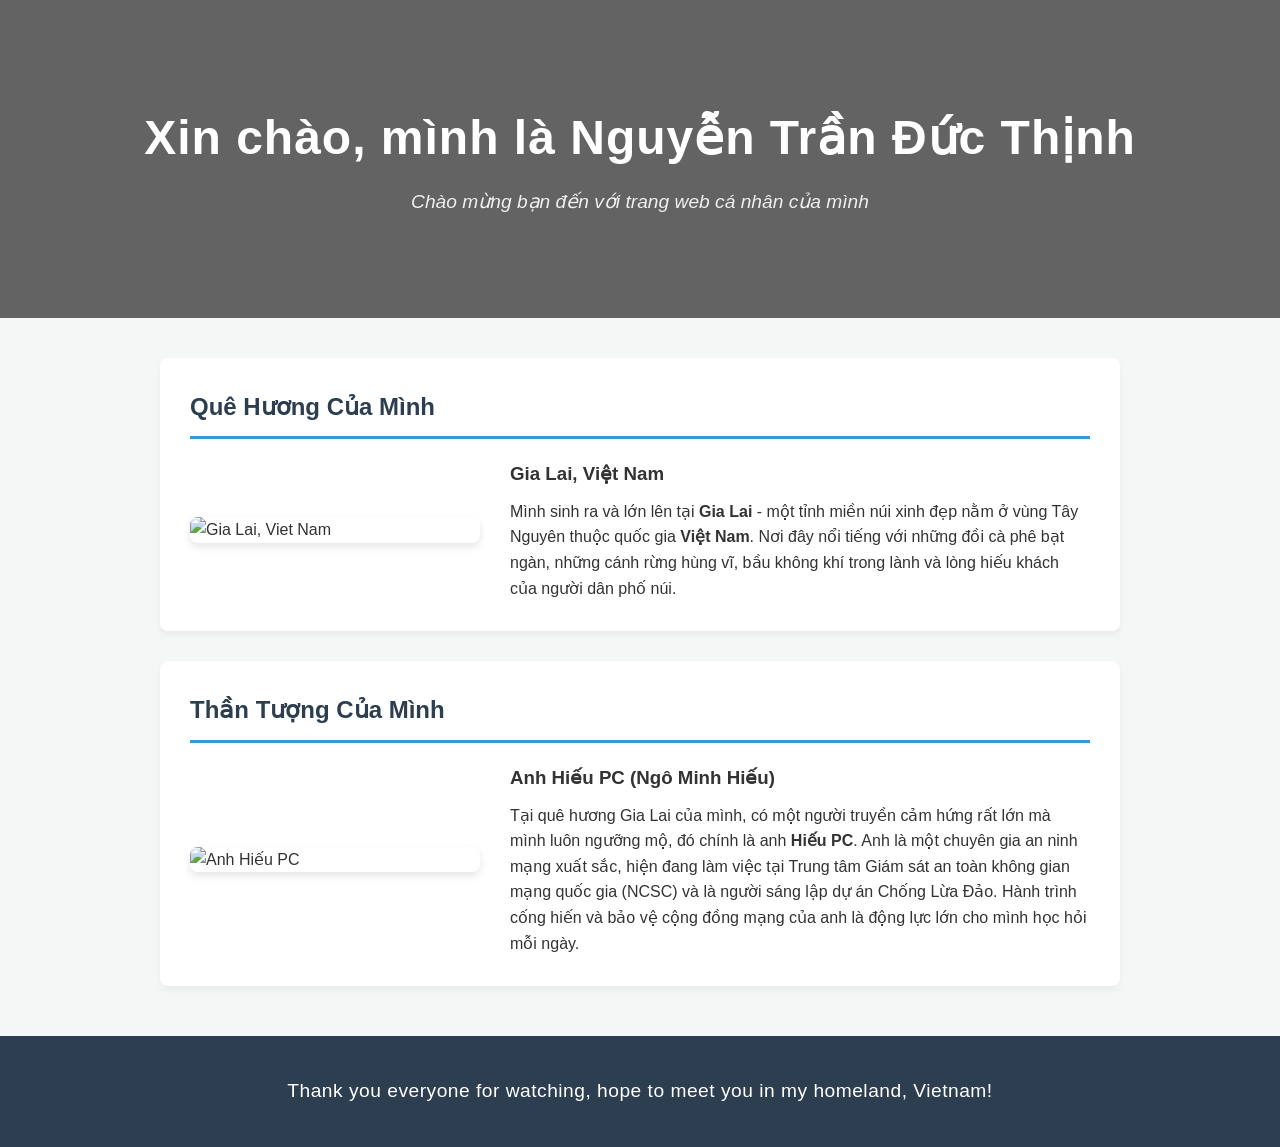
==== BaiTapJS/index.html @ af6e71cd "Update index.html" ====
<!DOCTYPE html>
<html lang="vi">
<head>
    <meta charset="UTF-8">
    <meta name="viewport" content="width=device-width, initial-scale=1.0">
    <title>Giới thiệu - Nguyễn Trần Đức Thịnh</title>
    <style>
        /* CSS Reset & Cơ bản */
        * {
            margin: 0;
            padding: 0;
            box-sizing: border-box;
            font-family: 'Segoe UI', Tahoma, Geneva, Verdana, sans-serif;
        }

        body {
            background-color: #f4f7f6;
            color: #333;
            line-height: 1.6;
        }

        /* Header / Hero Section */
        header {
            background: linear-gradient(rgba(0, 0, 0, 0.6), rgba(0, 0, 0, 0.6)), url('images/gia-lai.jpg') no-repeat center center/cover;
            color: white;
            text-align: center;
            padding: 100px 20px;
        }

        header h1 {
            font-size: 3rem;
            margin-bottom: 10px;
            letter-spacing: 1px;
        }

        header p {
            font-size: 1.2rem;
            font-style: italic;
            opacity: 0.9;
        }

        /* Container chung */
        .container {
            max-width: 1000px;
            margin: 40px auto;
            padding: 0 20px;
        }

        /* Các Section */
        section {
            background: white;
            padding: 30px;
            margin-bottom: 30px;
            border-radius: 8px;
            box-shadow: 0 4px 6px rgba(0,0,0,0.05);
        }

        h2 {
            color: #2c3e50;
            border-bottom: 3px solid #3498db;
            padding-bottom: 10px;
            margin-bottom: 20px;
        }

        /* Bố cục Grid cho Ảnh và Nội dung */
        .grid-layout {
            display: grid;
            grid-template-columns: 1fr 2fr;
            gap: 30px;
            align-items: center;
        }

        @media (max-width: 768px) {
            .grid-layout {
                grid-template-columns: 1fr;
            }
        }

        .image-box {
            width: 100%;
            border-radius: 8px;
            overflow: hidden;
            box-shadow: 0 4px 8px rgba(0,0,0,0.1);
        }

        .image-box img {
            width: 100%;
            height: auto;
            display: block;
            transition: transform 0.3s ease;
        }

        .image-box img:hover {
            transform: scale(1.05);
        }

        /* Footer kết thúc bằng tiếng Anh */
        footer {
            background-color: #2c3e50;
            color: white;
            text-align: center;
            padding: 40px 20px;
            margin-top: 50px;
        }

        footer p {
            font-size: 1.2rem;
            font-weight: 500;
            letter-spacing: 0.5px;
        }
    </style>
</head>
<body>

    <header>
        <h1>Xin chào, mình là Nguyễn Trần Đức Thịnh</h1>
        <p>Chào mừng bạn đến với trang web cá nhân của mình</p>
    </header>

    <div class="container">

        <section>
            <h2>Quê Hương Của Mình</h2>
            <div class="grid-layout">
                <div class="image-box">
                    <img src="https://images.unsplash.com/photo-1623164473857-4b537c3da620?q=80&w=600" alt="Gia Lai, Viet Nam">
                </div>
                <div>
                    <h3>Gia Lai, Việt Nam</h3>
                    <p style="margin-top: 10px;">
                        Mình sinh ra và lớn lên tại <strong>Gia Lai</strong> - một tỉnh miền núi xinh đẹp nằm ở vùng Tây Nguyên thuộc quốc gia <strong>Việt Nam</strong>. 
                        Nơi đây nổi tiếng với những đồi cà phê bạt ngàn, những cánh rừng hùng vĩ, bầu không khí trong lành và lòng hiếu khách của người dân phố núi.
                    </p>
                </div>
            </div>
        </section>

        <section>
            <h2>Thần Tượng Của Mình</h2>
            <div class="grid-layout">
                <div class="image-box">
                    <img src="https://chongluadao.vn/assets/images/team/hieu-pc.jpg" alt="Anh Hiếu PC">
                </div>
                <div>
                    <h3>Anh Hiếu PC (Ngô Minh Hiếu)</h3>
                    <p style="margin-top: 10px;">
                        Tại quê hương Gia Lai của mình, có một người truyền cảm hứng rất lớn mà mình luôn ngưỡng mộ, đó chính là anh <strong>Hiếu PC</strong>. 
                        Anh là một chuyên gia an ninh mạng xuất sắc, hiện đang làm việc tại Trung tâm Giám sát an toàn không gian mạng quốc gia (NCSC) và là người sáng lập dự án Chống Lừa Đảo. 
                        Hành trình cống hiến và bảo vệ cộng đồng mạng của anh là động lực lớn cho mình học hỏi mỗi ngày.
                    </p>
                </div>
            </div>
        </section>

    </div>

    <footer>
        <p>Thank you everyone for watching, hope to meet you in my homeland, Vietnam!</p>
    </footer>

</body>
</html>
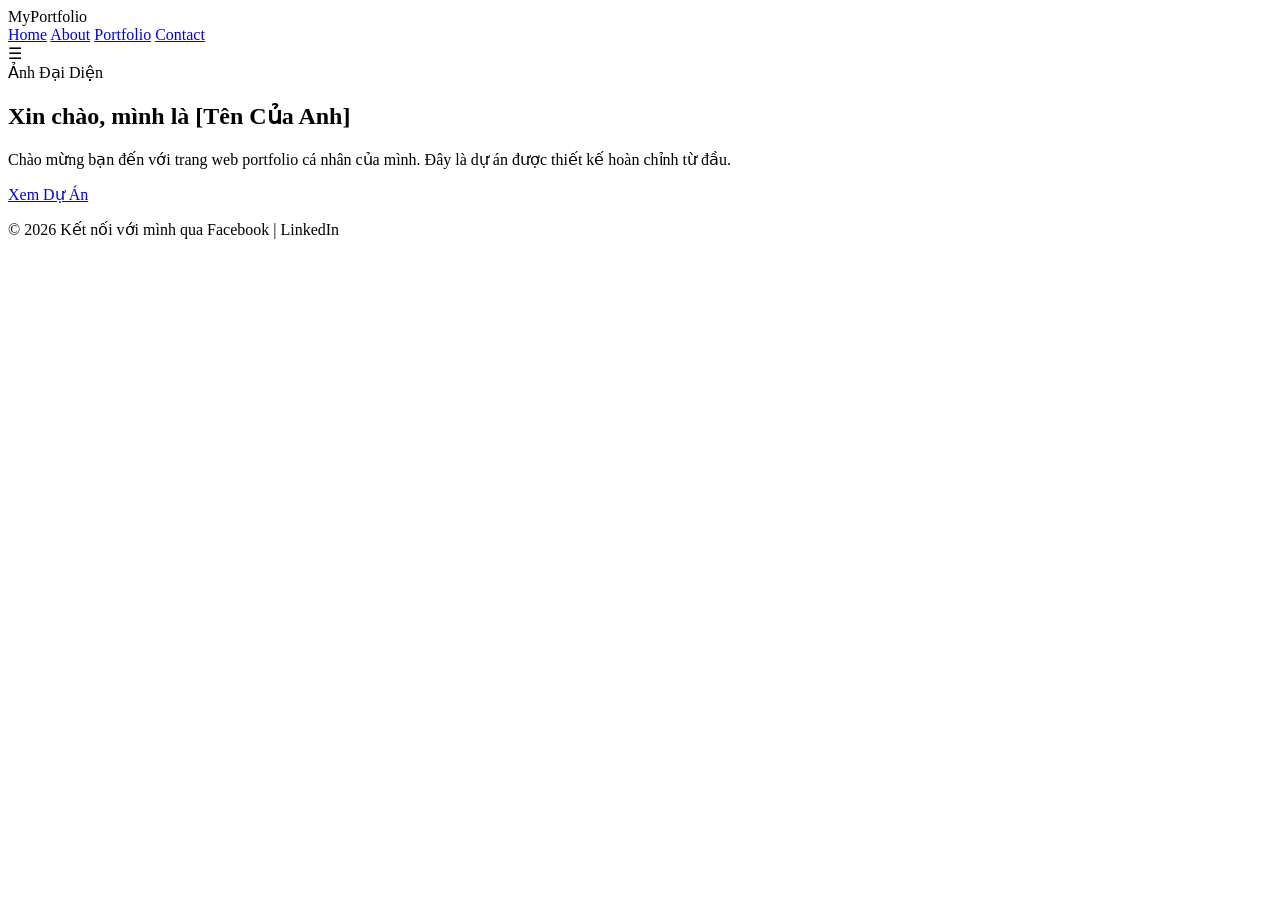
==== commit d73698aa: "Update index.html" ====
--- a/BaiTapJS/index.html
+++ b/BaiTapJS/index.html
@@ -3,159 +3,35 @@
 <head>
     <meta charset="UTF-8">
     <meta name="viewport" content="width=device-width, initial-scale=1.0">
-    <title>Giới thiệu - Nguyễn Trần Đức Thịnh</title>
-    <style>
-        /* CSS Reset & Cơ bản */
-        * {
-            margin: 0;
-            padding: 0;
-            box-sizing: border-box;
-            font-family: 'Segoe UI', Tahoma, Geneva, Verdana, sans-serif;
-        }
-
-        body {
-            background-color: #f4f7f6;
-            color: #333;
-            line-height: 1.6;
-        }
-
-        /* Header / Hero Section */
-        header {
-            background: linear-gradient(rgba(0, 0, 0, 0.6), rgba(0, 0, 0, 0.6)), url('images/gia-lai.jpg') no-repeat center center/cover;
-            color: white;
-            text-align: center;
-            padding: 100px 20px;
-        }
-
-        header h1 {
-            font-size: 3rem;
-            margin-bottom: 10px;
-            letter-spacing: 1px;
-        }
-
-        header p {
-            font-size: 1.2rem;
-            font-style: italic;
-            opacity: 0.9;
-        }
-
-        /* Container chung */
-        .container {
-            max-width: 1000px;
-            margin: 40px auto;
-            padding: 0 20px;
-        }
-
-        /* Các Section */
-        section {
-            background: white;
-            padding: 30px;
-            margin-bottom: 30px;
-            border-radius: 8px;
-            box-shadow: 0 4px 6px rgba(0,0,0,0.05);
-        }
-
-        h2 {
-            color: #2c3e50;
-            border-bottom: 3px solid #3498db;
-            padding-bottom: 10px;
-            margin-bottom: 20px;
-        }
-
-        /* Bố cục Grid cho Ảnh và Nội dung */
-        .grid-layout {
-            display: grid;
-            grid-template-columns: 1fr 2fr;
-            gap: 30px;
-            align-items: center;
-        }
-
-        @media (max-width: 768px) {
-            .grid-layout {
-                grid-template-columns: 1fr;
-            }
-        }
-
-        .image-box {
-            width: 100%;
-            border-radius: 8px;
-            overflow: hidden;
-            box-shadow: 0 4px 8px rgba(0,0,0,0.1);
-        }
-
-        .image-box img {
-            width: 100%;
-            height: auto;
-            display: block;
-            transition: transform 0.3s ease;
-        }
-
-        .image-box img:hover {
-            transform: scale(1.05);
-        }
-
-        /* Footer kết thúc bằng tiếng Anh */
-        footer {
-            background-color: #2c3e50;
-            color: white;
-            text-align: center;
-            padding: 40px 20px;
-            margin-top: 50px;
-        }
-
-        footer p {
-            font-size: 1.2rem;
-            font-weight: 500;
-            letter-spacing: 0.5px;
-        }
-    </style>
+    <title>Portfolio Cá Nhân</title>
+    <link rel="stylesheet" href="style.css">
 </head>
 <body>
 
-    <header>
-        <h1>Xin chào, mình là Nguyễn Trần Đức Thịnh</h1>
-        <p>Chào mừng bạn đến với trang web cá nhân của mình</p>
+    <header class="header">
+        <div class="logo">MyPortfolio</div>
+        <nav class="nav">
+            <a href="#">Home</a>
+            <a href="#">About</a>
+            <a href="#">Portfolio</a>
+            <a href="#">Contact</a>
+        </nav>
+        <div class="menu-toggle">&#9776;</div>
     </header>
 
-    <div class="container">
+    <section class="hero">
+        <div class="hero-image">
+            <div class="image-placeholder">Ảnh Đại Diện</div>
+        </div>
+        <div class="hero-content">
+            <h1>Xin chào, mình là [Tên Của Anh]</h1>
+            <p>Chào mừng bạn đến với trang web portfolio cá nhân của mình. Đây là dự án được thiết kế hoàn chỉnh từ đầu.</p>
+            <a href="#" class="btn">Xem Dự Án</a>
+        </div>
+    </section>
 
-        <section>
-            <h2>Quê Hương Của Mình</h2>
-            <div class="grid-layout">
-                <div class="image-box">
-                    <img src="https://images.unsplash.com/photo-1623164473857-4b537c3da620?q=80&w=600" alt="Gia Lai, Viet Nam">
-                </div>
-                <div>
-                    <h3>Gia Lai, Việt Nam</h3>
-                    <p style="margin-top: 10px;">
-                        Mình sinh ra và lớn lên tại <strong>Gia Lai</strong> - một tỉnh miền núi xinh đẹp nằm ở vùng Tây Nguyên thuộc quốc gia <strong>Việt Nam</strong>. 
-                        Nơi đây nổi tiếng với những đồi cà phê bạt ngàn, những cánh rừng hùng vĩ, bầu không khí trong lành và lòng hiếu khách của người dân phố núi.
-                    </p>
-                </div>
-            </div>
-        </section>
-
-        <section>
-            <h2>Thần Tượng Của Mình</h2>
-            <div class="grid-layout">
-                <div class="image-box">
-                    <img src="https://chongluadao.vn/assets/images/team/hieu-pc.jpg" alt="Anh Hiếu PC">
-                </div>
-                <div>
-                    <h3>Anh Hiếu PC (Ngô Minh Hiếu)</h3>
-                    <p style="margin-top: 10px;">
-                        Tại quê hương Gia Lai của mình, có một người truyền cảm hứng rất lớn mà mình luôn ngưỡng mộ, đó chính là anh <strong>Hiếu PC</strong>. 
-                        Anh là một chuyên gia an ninh mạng xuất sắc, hiện đang làm việc tại Trung tâm Giám sát an toàn không gian mạng quốc gia (NCSC) và là người sáng lập dự án Chống Lừa Đảo. 
-                        Hành trình cống hiến và bảo vệ cộng đồng mạng của anh là động lực lớn cho mình học hỏi mỗi ngày.
-                    </p>
-                </div>
-            </div>
-        </section>
-
-    </div>
-
-    <footer>
-        <p>Thank you everyone for watching, hope to meet you in my homeland, Vietnam!</p>
+    <footer class="footer">
+        <p>&copy; 2026 Kết nối với mình qua Facebook | LinkedIn</p>
     </footer>
 
 </body>
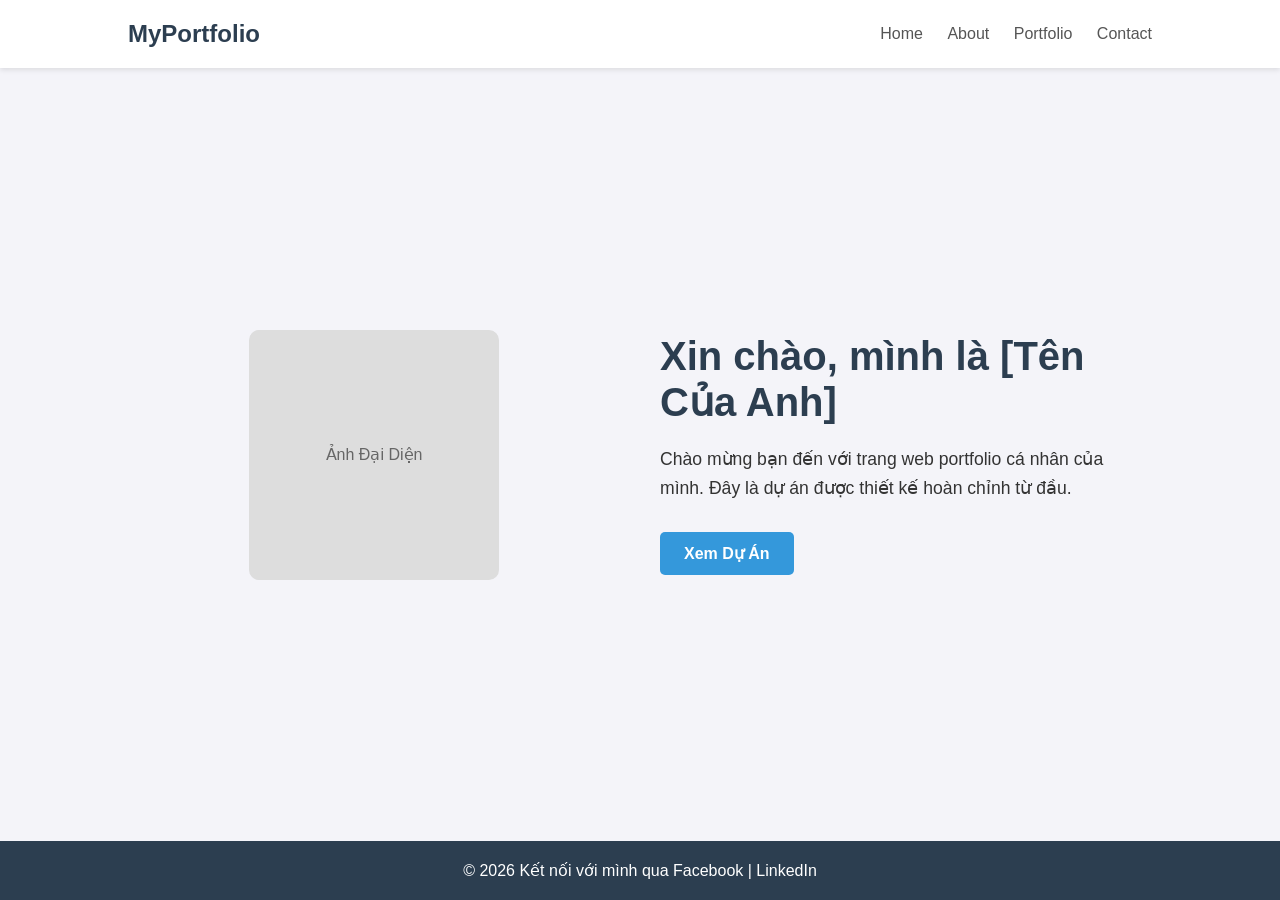
==== commit f2c96d0c: "Update index.html" ====
--- a/BaiTapJS/index.html
+++ b/BaiTapJS/index.html
@@ -4,7 +4,7 @@
     <meta charset="UTF-8">
     <meta name="viewport" content="width=device-width, initial-scale=1.0">
     <title>Portfolio Cá Nhân</title>
-    <link rel="stylesheet" href="style.css">
+    <link rel="stylesheet" href="css/style.css">
 </head>
 <body>
 
--- a/BaiTapJS/css/style.css
+++ b/BaiTapJS/css/style.css
@@ -0,0 +1,134 @@
+/* Reset căn lề cơ bản */
+* {
+    margin: 0;
+    padding: 0;
+    box-sizing: border-box;
+    font-family: Arial, sans-serif;
+}
+
+body {
+    background-color: #f4f4f9;
+    color: #333;
+    display: flex;
+    flex-direction: column;
+    min-height: 100vh;
+}
+
+/* --- GIAO DIỆN MÁY TÍNH (DESKTOP) --- */
+
+/* Header */
+.header {
+    display: flex;
+    justify-content: space-between;
+    align-items: center;
+    padding: 20px 10%;
+    background-color: #ffffff;
+    box-shadow: 0 2px 5px rgba(0,0,0,0.1);
+}
+
+.logo {
+    font-size: 24px;
+    font-weight: bold;
+    color: #2c3e50;
+}
+
+.nav a {
+    margin-left: 20px;
+    text-decoration: none;
+    color: #555;
+    font-weight: 500;
+}
+
+.menu-toggle {
+    display: none; /* Ẩn menu 3 gạch trên máy tính */
+    font-size: 24px;
+    cursor: pointer;
+}
+
+/* Hero Section */
+.hero {
+    display: flex;
+    align-items: center;
+    justify-content: space-between;
+    padding: 60px 10%;
+    flex: 1;
+}
+
+.hero-image {
+    flex: 1;
+    display: flex;
+    justify-content: center;
+}
+
+.image-placeholder {
+    width: 250px;
+    height: 250px;
+    background-color: #ddd;
+    display: flex;
+    align-items: center;
+    justify-content: center;
+    border-radius: 10px;
+    color: #666;
+}
+
+.hero-content {
+    flex: 1;
+    padding-left: 40px;
+}
+
+.hero-content h1 {
+    font-size: 2.5rem;
+    margin-bottom: 20px;
+    color: #2c3e50;
+}
+
+.hero-content p {
+    font-size: 1.1rem;
+    line-height: 1.6;
+    margin-bottom: 30px;
+}
+
+.btn {
+    display: inline-block;
+    padding: 12px 24px;
+    background-color: #3498db;
+    color: white;
+    text-decoration: none;
+    border-radius: 5px;
+    font-weight: bold;
+}
+
+/* Footer */
+.footer {
+    text-align: center;
+    padding: 20px;
+    background-color: #2c3e50;
+    color: white;
+}
+
+
+/* --- GIAO DIỆN DI ĐỘNG (MOBILE RESPONSIVE) --- */
+@media (max-width: 768px) {
+    .nav {
+        display: none; /* Ẩn thanh menu ngang */
+    }
+
+    .menu-toggle {
+        display: block; /* Hiện menu 3 gạch */
+    }
+
+    .hero {
+        flex-direction: column; /* Chuyển thành 1 cột dọc */
+        text-align: center;
+        padding: 40px 5%;
+    }
+
+    .hero-content {
+        padding-left: 0;
+        margin-top: 30px;
+    }
+
+    .hero-content h1 {
+        font-size: 2rem;
+    }
+}
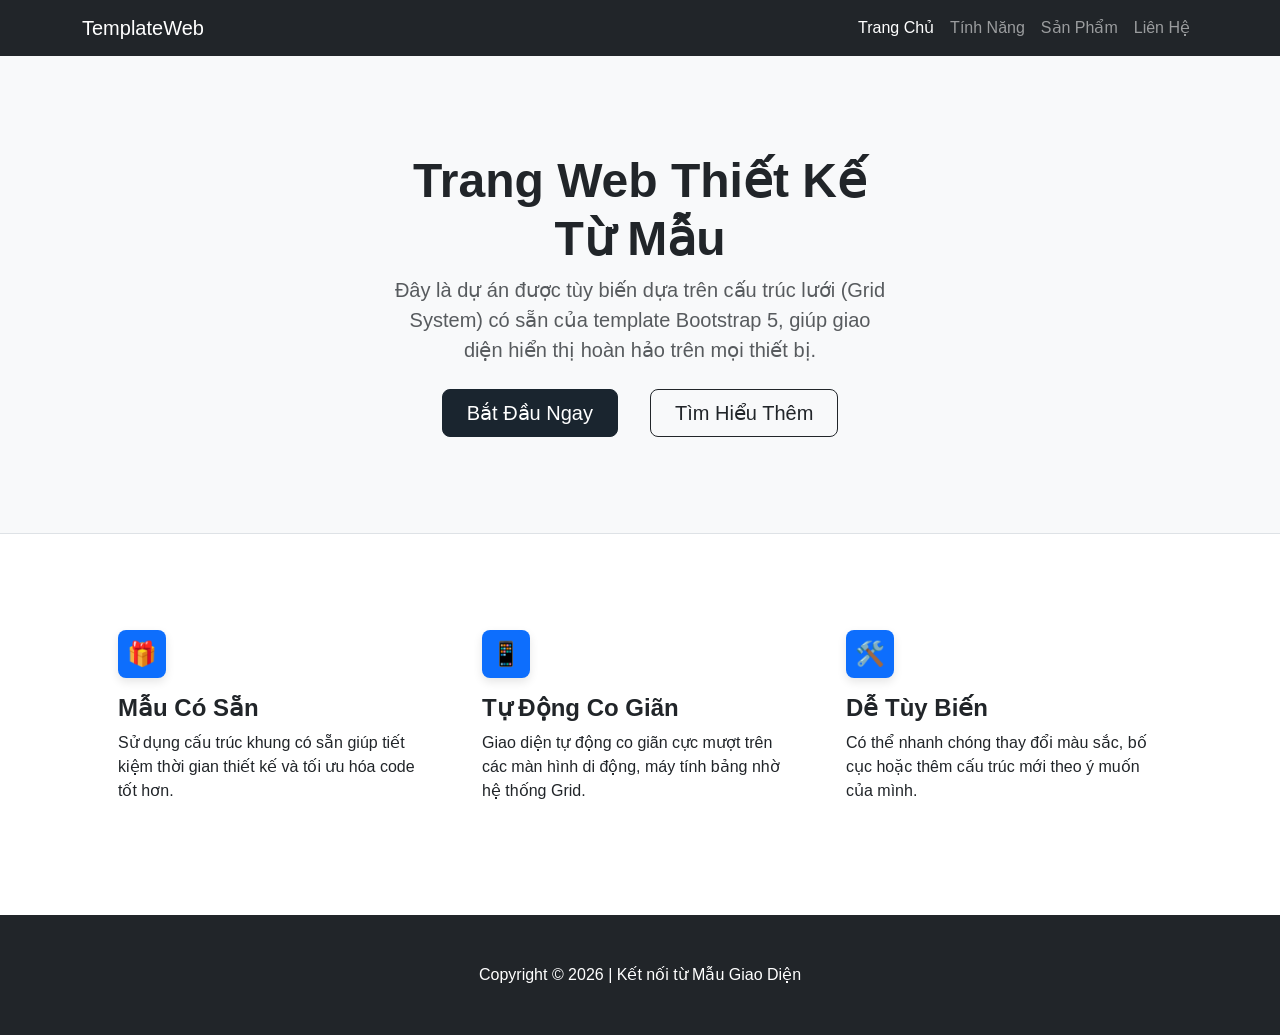
==== commit b0de8815: "Update index.html" ====
--- a/BaiTapJS/index.html
+++ b/BaiTapJS/index.html
@@ -3,36 +3,100 @@
 <head>
     <meta charset="UTF-8">
     <meta name="viewport" content="width=device-width, initial-scale=1.0">
-    <title>Portfolio Cá Nhân</title>
-    <link rel="stylesheet" href="css/style.css">
+    <title>Dự Án Web Từ Mẫu Template Bootstrap</title>
+    <link href="https://cdn.jsdelivr.net/npm/bootstrap@5.3.0/dist/css/bootstrap.min.css" rel="stylesheet">
+    
+    <style>
+        /* --- ĐOẠN CSS TÙY BIẾN GIAO DIỆN NẰM Ở ĐÂY --- */
+        body {
+            font-family: 'Segoe UI', Tahoma, Geneva, Verdana, sans-serif;
+            background-color: #ffffff;
+        }
+
+        /* Hiệu ứng mượt mà khi rê chuột vào các nút */
+        .btn {
+            transition: all 0.3s ease;
+        }
+
+        .btn-primary {
+            background-color: #1a252f;
+            border-color: #1a252f;
+        }
+
+        .btn-primary:hover {
+            background-color: #2c3e50;
+            border-color: #2c3e50;
+        }
+
+        /* Định dạng các icon hộp tính năng */
+        .feature {
+            font-size: 1.5rem;
+            box-shadow: 0px 4px 10px rgba(0, 0, 0, 0.1);
+        }
+    </style>
 </head>
 <body>
 
-    <header class="header">
-        <div class="logo">MyPortfolio</div>
-        <nav class="nav">
-            <a href="#">Home</a>
-            <a href="#">About</a>
-            <a href="#">Portfolio</a>
-            <a href="#">Contact</a>
-        </nav>
-        <div class="menu-toggle">&#9776;</div>
+    <nav class="navbar navbar-expand-lg navbar-dark bg-dark">
+        <div class="container">
+            <a class="navbar-brand" href="#">TemplateWeb</a>
+            <button class="navbar-toggler" type="button" data-bs-toggle="collapse" data-bs-target="#navbarNav">
+                <span class="navbar-toggler-icon"></span>
+            </button>
+            <div class="collapse navbar-collapse" id="navbarNav">
+                <ul class="navbar-nav ms-auto">
+                    <li class="nav-item"><a class="nav-link active" href="#">Trang Chủ</a></li>
+                    <li class="nav-item"><a class="nav-link" href="#">Tính Năng</a></li>
+                    <li class="nav-item"><a class="nav-link" href="#">Sản Phẩm</a></li>
+                    <li class="nav-item"><a class="nav-link" href="#">Liên Hệ</a></li>
+                </ul>
+            </div>
+        </div>
+    </nav>
+
+    <header class="bg-light py-5 border-bottom">
+        <div class="container px-5">
+            <div class="row gx-5 justify-content-center">
+                <div class="col-lg-6">
+                    <div class="text-center my-5">
+                        <h1 class="display-5 fw-bolder text-dark mb-2">Trang Web Thiết Kế Từ Mẫu</h1>
+                        <p class="lead text-muted mb-4">Đây là dự án được tùy biến dựa trên cấu trúc lưới (Grid System) có sẵn của template Bootstrap 5, giúp giao diện hiển thị hoàn hảo trên mọi thiết bị.</p>
+                        <div class="d-grid gap-3 d-sm-flex justify-content-sm-center">
+                            <a class="btn btn-primary btn-lg px-4 me-sm-3" href="#">Bắt Đầu Ngay</a>
+                            <a class="btn btn-outline-dark btn-lg px-4" href="#">Tìm Hiểu Thêm</a>
+                        </div>
+                    </div>
+                </div>
+            </div>
+        </div>
     </header>
 
-    <section class="hero">
-        <div class="hero-image">
-            <div class="image-placeholder">Ảnh Đại Diện</div>
-        </div>
-        <div class="hero-content">
-            <h1>Xin chào, mình là [Tên Của Anh]</h1>
-            <p>Chào mừng bạn đến với trang web portfolio cá nhân của mình. Đây là dự án được thiết kế hoàn chỉnh từ đầu.</p>
-            <a href="#" class="btn">Xem Dự Án</a>
+    <section class="py-5" id="features">
+        <div class="container px-5 my-5">
+            <div class="row gx-5">
+                <div class="col-lg-4 mb-5 mb-lg-0">
+                    <div class="feature bg-primary text-white rounded-3 mb-3 d-inline-flex align-items-center justify-content-center" style="width: 3rem; height: 3rem;">🎁</div>
+                    <h2 class="h4 fw-bolder">Mẫu Có Sẵn</h2>
+                    <p>Sử dụng cấu trúc khung có sẵn giúp tiết kiệm thời gian thiết kế và tối ưu hóa code tốt hơn.</p>
+                </div>
+                <div class="col-lg-4 mb-5 mb-lg-0">
+                    <div class="feature bg-primary text-white rounded-3 mb-3 d-inline-flex align-items-center justify-content-center" style="width: 3rem; height: 3rem;">📱</div>
+                    <h2 class="h4 fw-bolder">Tự Động Co Giãn</h2>
+                    <p>Giao diện tự động co giãn cực mượt trên các màn hình di động, máy tính bảng nhờ hệ thống Grid.</p>
+                </div>
+                <div class="col-lg-4">
+                    <div class="feature bg-primary text-white rounded-3 mb-3 d-inline-flex align-items-center justify-content-center" style="width: 3rem; height: 3rem;">🛠️</div>
+                    <h2 class="h4 fw-bolder">Dễ Tùy Biến</h2>
+                    <p>Có thể nhanh chóng thay đổi màu sắc, bố cục hoặc thêm cấu trúc mới theo ý muốn của mình.</p>
+                </div>
+            </div>
         </div>
     </section>
 
-    <footer class="footer">
-        <p>&copy; 2026 Kết nối với mình qua Facebook | LinkedIn</p>
+    <footer class="py-5 bg-dark">
+        <div class="container px-5"><p class="m-0 text-center text-white">Copyright &copy; 2026 | Kết nối từ Mẫu Giao Diện</p></div>
     </footer>
 
+    <script src="https://cdn.jsdelivr.net/npm/bootstrap@5.3.0/dist/js/bootstrap.bundle.min.js"></script>
 </body>
 </html>
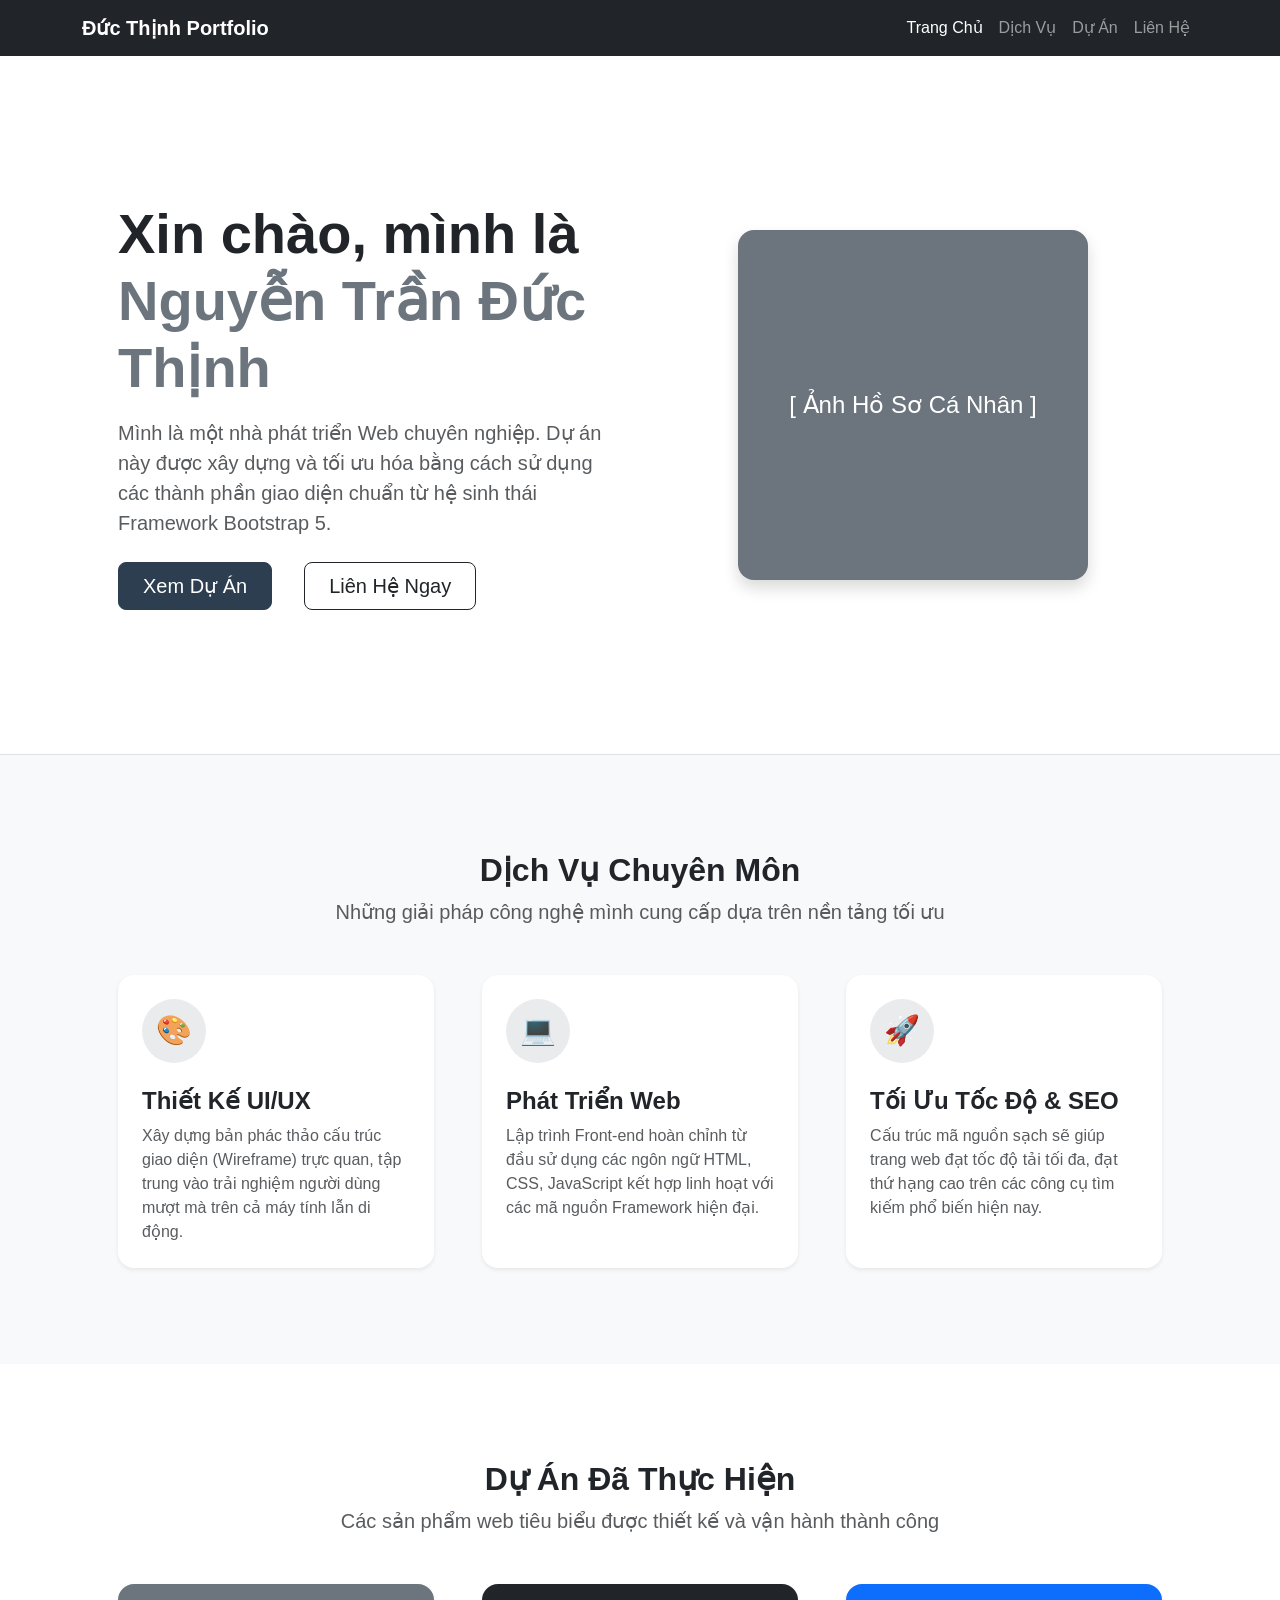
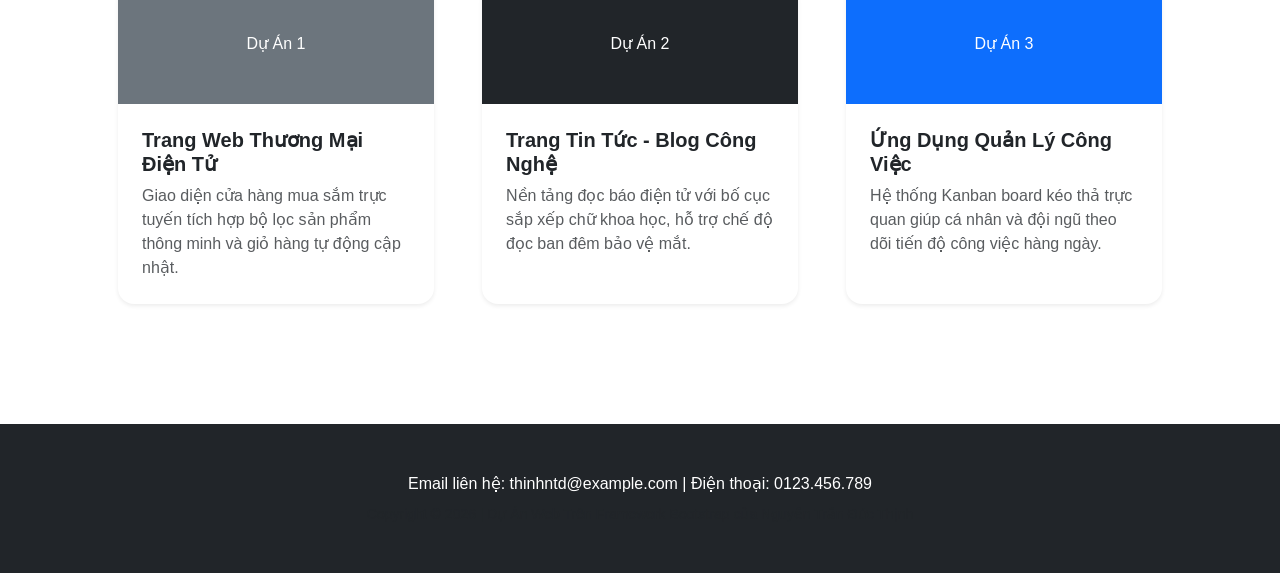
==== commit 87996bea: "Update index.html" ====
--- a/BaiTapJS/index.html
+++ b/BaiTapJS/index.html
@@ -3,98 +3,175 @@
 <head>
     <meta charset="UTF-8">
     <meta name="viewport" content="width=device-width, initial-scale=1.0">
-    <title>Dự Án Web Từ Mẫu Template Bootstrap</title>
+    <title>Nguyễn Trần Đức Thịnh - Portfolio</title>
     <link href="https://cdn.jsdelivr.net/npm/bootstrap@5.3.0/dist/css/bootstrap.min.css" rel="stylesheet">
     
     <style>
-        /* --- ĐOẠN CSS TÙY BIẾN GIAO DIỆN NẰM Ở ĐÂY --- */
+        /* --- ĐOẠN CSS ĐÃ ĐƯỢC CHỈNH SỬA CHI TIẾT --- */
         body {
             font-family: 'Segoe UI', Tahoma, Geneva, Verdana, sans-serif;
-            background-color: #ffffff;
+            background-color: #f8f9fa;
+            color: #333;
         }
 
-        /* Hiệu ứng mượt mà khi rê chuột vào các nút */
-        .btn {
+        /* Thống nhất hiệu ứng mượt mà cho nút và thẻ */
+        .btn, .card {
             transition: all 0.3s ease;
         }
 
+        /* Tùy chỉnh màu sắc chủ đạo của nút bấm */
         .btn-primary {
-            background-color: #1a252f;
-            border-color: #1a252f;
-        }
-
-        .btn-primary:hover {
             background-color: #2c3e50;
             border-color: #2c3e50;
         }
 
-        /* Định dạng các icon hộp tính năng */
-        .feature {
-            font-size: 1.5rem;
-            box-shadow: 0px 4px 10px rgba(0, 0, 0, 0.1);
+        .btn-primary:hover {
+            background-color: #1a252f;
+            border-color: #1a252f;
+            transform: translateY(-2px);
+        }
+
+        .btn-outline-dark:hover {
+            transform: translateY(-2px);
+        }
+
+        /* Hiệu ứng nổi lên khi rê chuột vào các ô dự án/dịch vụ */
+        .card:hover {
+            transform: translateY(-5px);
+            box-shadow: 0px 10px 20px rgba(0, 0, 0, 0.1) !important;
+        }
+
+        /* Định dạng các ô tròn chứa icon */
+        .feature-icon {
+            font-size: 1.8rem;
+            width: 4rem;
+            height: 4rem;
+            display: inline-flex;
+            align-items: center;
+            justify-content: center;
+            border-radius: 50%;
+            background-color: rgba(44, 62, 80, 0.1);
+            color: #2c3e50;
+            margin-bottom: 1.5rem;
         }
     </style>
 </head>
 <body>
 
-    <nav class="navbar navbar-expand-lg navbar-dark bg-dark">
+    <nav class="navbar navbar-expand-lg navbar-dark bg-dark sticky-top">
         <div class="container">
-            <a class="navbar-brand" href="#">TemplateWeb</a>
+            <a class="navbar-brand fw-bold" href="#">Đức Thịnh Portfolio</a>
             <button class="navbar-toggler" type="button" data-bs-toggle="collapse" data-bs-target="#navbarNav">
                 <span class="navbar-toggler-icon"></span>
             </button>
             <div class="collapse navbar-collapse" id="navbarNav">
                 <ul class="navbar-nav ms-auto">
-                    <li class="nav-item"><a class="nav-link active" href="#">Trang Chủ</a></li>
-                    <li class="nav-item"><a class="nav-link" href="#">Tính Năng</a></li>
-                    <li class="nav-item"><a class="nav-link" href="#">Sản Phẩm</a></li>
-                    <li class="nav-item"><a class="nav-link" href="#">Liên Hệ</a></li>
+                    <li class="nav-item"><a class="nav-link active" href="#trang-chu">Trang Chủ</a></li>
+                    <li class="nav-item"><a class="nav-link" href="#dich-vu">Dịch Vụ</a></li>
+                    <li class="nav-item"><a class="nav-link" href="#du-an">Dự Án</a></li>
+                    <li class="nav-item"><a class="nav-link" href="#lien-he">Liên Hệ</a></li>
                 </ul>
             </div>
         </div>
     </nav>
 
-    <header class="bg-light py-5 border-bottom">
-        <div class="container px-5">
-            <div class="row gx-5 justify-content-center">
+    <header id="trang-chu" class="bg-white py-5 border-bottom">
+        <div class="container px-5 my-5">
+            <div class="row gx-5 align-items-center">
                 <div class="col-lg-6">
-                    <div class="text-center my-5">
-                        <h1 class="display-5 fw-bolder text-dark mb-2">Trang Web Thiết Kế Từ Mẫu</h1>
-                        <p class="lead text-muted mb-4">Đây là dự án được tùy biến dựa trên cấu trúc lưới (Grid System) có sẵn của template Bootstrap 5, giúp giao diện hiển thị hoàn hảo trên mọi thiết bị.</p>
-                        <div class="d-grid gap-3 d-sm-flex justify-content-sm-center">
-                            <a class="btn btn-primary btn-lg px-4 me-sm-3" href="#">Bắt Đầu Ngay</a>
-                            <a class="btn btn-outline-dark btn-lg px-4" href="#">Tìm Hiểu Thêm</a>
+                    <div class="my-5 text-center text-lg-start">
+                        <h1 class="display-4 fw-bolder text-dark mb-3">Xin chào, mình là <br><span class="text-secondary">Nguyễn Trần Đức Thịnh</span></h1>
+                        <p class="lead text-muted mb-4">Mình là một nhà phát triển Web chuyên nghiệp. Dự án này được xây dựng và tối ưu hóa bằng cách sử dụng các thành phần giao diện chuẩn từ hệ sinh thái Framework Bootstrap 5.</p>
+                        <div class="d-grid gap-3 d-sm-flex justify-content-sm-center justify-content-lg-start">
+                            <a class="btn btn-primary btn-lg px-4 me-sm-3" href="#du-an">Xem Dự Án</a>
+                            <a class="btn btn-outline-dark btn-lg px-4" href="#lien-he">Liên Hệ Ngay</a>
                         </div>
+                    </div>
+                </div>
+                <div class="col-lg-6 d-none d-lg-block text-center">
+                    <div class="bg-secondary text-white d-inline-flex align-items-center justify-content-center rounded-4 shadow" style="width: 350px; height: 350px; font-size: 1.5rem;">
+                        [ Ảnh Hồ Sơ Cá Nhân ]
                     </div>
                 </div>
             </div>
         </div>
     </header>
 
-    <section class="py-5" id="features">
+    <section class="py-5 bg-light" id="dich-vu">
         <div class="container px-5 my-5">
+            <div class="text-center mb-5">
+                <h2 class="fw-bolder text-dark">Dịch Vụ Chuyên Môn</h2>
+                <p class="lead text-muted mb-0">Những giải pháp công nghệ mình cung cấp dựa trên nền tảng tối ưu</p>
+            </div>
             <div class="row gx-5">
                 <div class="col-lg-4 mb-5 mb-lg-0">
-                    <div class="feature bg-primary text-white rounded-3 mb-3 d-inline-flex align-items-center justify-content-center" style="width: 3rem; height: 3rem;">🎁</div>
-                    <h2 class="h4 fw-bolder">Mẫu Có Sẵn</h2>
-                    <p>Sử dụng cấu trúc khung có sẵn giúp tiết kiệm thời gian thiết kế và tối ưu hóa code tốt hơn.</p>
+                    <div class="card h-100 p-4 border-0 shadow-sm rounded-4">
+                        <div class="feature-icon">🎨</div>
+                        <h3 class="h4 fw-bolder">Thiết Kế UI/UX</h3>
+                        <p class="text-muted mb-0">Xây dựng bản phác thảo cấu trúc giao diện (Wireframe) trực quan, tập trung vào trải nghiệm người dùng mượt mà trên cả máy tính lẫn di động.</p>
+                    </div>
                 </div>
                 <div class="col-lg-4 mb-5 mb-lg-0">
-                    <div class="feature bg-primary text-white rounded-3 mb-3 d-inline-flex align-items-center justify-content-center" style="width: 3rem; height: 3rem;">📱</div>
-                    <h2 class="h4 fw-bolder">Tự Động Co Giãn</h2>
-                    <p>Giao diện tự động co giãn cực mượt trên các màn hình di động, máy tính bảng nhờ hệ thống Grid.</p>
+                    <div class="card h-100 p-4 border-0 shadow-sm rounded-4">
+                        <div class="feature-icon">💻</div>
+                        <h3 class="h4 fw-bolder">Phát Triển Web</h3>
+                        <p class="text-muted mb-0">Lập trình Front-end hoàn chỉnh từ đầu sử dụng các ngôn ngữ HTML, CSS, JavaScript kết hợp linh hoạt với các mã nguồn Framework hiện đại.</p>
+                    </div>
                 </div>
                 <div class="col-lg-4">
-                    <div class="feature bg-primary text-white rounded-3 mb-3 d-inline-flex align-items-center justify-content-center" style="width: 3rem; height: 3rem;">🛠️</div>
-                    <h2 class="h4 fw-bolder">Dễ Tùy Biến</h2>
-                    <p>Có thể nhanh chóng thay đổi màu sắc, bố cục hoặc thêm cấu trúc mới theo ý muốn của mình.</p>
+                    <div class="card h-100 p-4 border-0 shadow-sm rounded-4">
+                        <div class="feature-icon">🚀</div>
+                        <h3 class="h4 fw-bolder">Tối Ưu Tốc Độ & SEO</h3>
+                        <p class="text-muted mb-0">Cấu trúc mã nguồn sạch sẽ giúp trang web đạt tốc độ tải tối đa, đạt thứ hạng cao trên các công cụ tìm kiếm phổ biến hiện nay.</p>
+                    </div>
                 </div>
             </div>
         </div>
     </section>
 
-    <footer class="py-5 bg-dark">
-        <div class="container px-5"><p class="m-0 text-center text-white">Copyright &copy; 2026 | Kết nối từ Mẫu Giao Diện</p></div>
+    <section class="py-5 bg-white" id="du-an">
+        <div class="container px-5 my-5">
+            <div class="text-center mb-5">
+                <h2 class="fw-bolder text-dark">Dự Án Đã Thực Hiện</h2>
+                <p class="lead text-muted mb-0">Các sản phẩm web tiêu biểu được thiết kế và vận hành thành công</p>
+            </div>
+            <div class="row gx-5">
+                <div class="col-md-6 col-lg-4 mb-4">
+                    <div class="card h-100 border-0 shadow-sm overflow-hidden rounded-4">
+                        <div class="bg-secondary text-white text-center py-5">Dự Án 1</div>
+                        <div class="card-body p-4">
+                            <h5 class="card-title fw-bold">Trang Web Thương Mại Điện Tử</h5>
+                            <p class="card-text text-muted text-sm">Giao diện cửa hàng mua sắm trực tuyến tích hợp bộ lọc sản phẩm thông minh và giỏ hàng tự động cập nhật.</p>
+                        </div>
+                    </div>
+                </div>
+                <div class="col-md-6 col-lg-4 mb-4">
+                    <div class="card h-100 border-0 shadow-sm overflow-hidden rounded-4">
+                        <div class="bg-dark text-white text-center py-5">Dự Án 2</div>
+                        <div class="card-body p-4">
+                            <h5 class="card-title fw-bold">Trang Tin Tức - Blog Công Nghệ</h5>
+                            <p class="card-text text-muted text-sm">Nền tảng đọc báo điện tử với bố cục sắp xếp chữ khoa học, hỗ trợ chế độ đọc ban đêm bảo vệ mắt.</p>
+                        </div>
+                    </div>
+                </div>
+                <div class="col-md-6 col-lg-4 mb-4">
+                    <div class="card h-100 border-0 shadow-sm overflow-hidden rounded-4">
+                        <div class="bg-primary text-white text-center py-5">Dự Án 3</div>
+                        <div class="card-body p-4">
+                            <h5 class="card-title fw-bold">Ứng Dụng Quản Lý Công Việc</h5>
+                            <p class="card-text text-muted text-sm">Hệ thống Kanban board kéo thả trực quan giúp cá nhân và đội ngũ theo dõi tiến độ công việc hàng ngày.</p>
+                        </div>
+                    </div>
+                </div>
+            </div>
+        </div>
+    </section>
+
+    <footer id="lien-he" class="py-5 bg-dark">
+        <div class="container px-5 text-center text-white">
+            <p class="mb-2">Email liên hệ: thinhntd@example.com | Điện thoại: 0123.456.789</p>
+            <p class="m-0 text-muted small">Copyright &copy; 2026 | Dự Án Web Trên Framework Bootstrap của Nguyễn Trần Đức Thịnh</p>
+        </div>
     </footer>
 
     <script src="https://cdn.jsdelivr.net/npm/bootstrap@5.3.0/dist/js/bootstrap.bundle.min.js"></script>
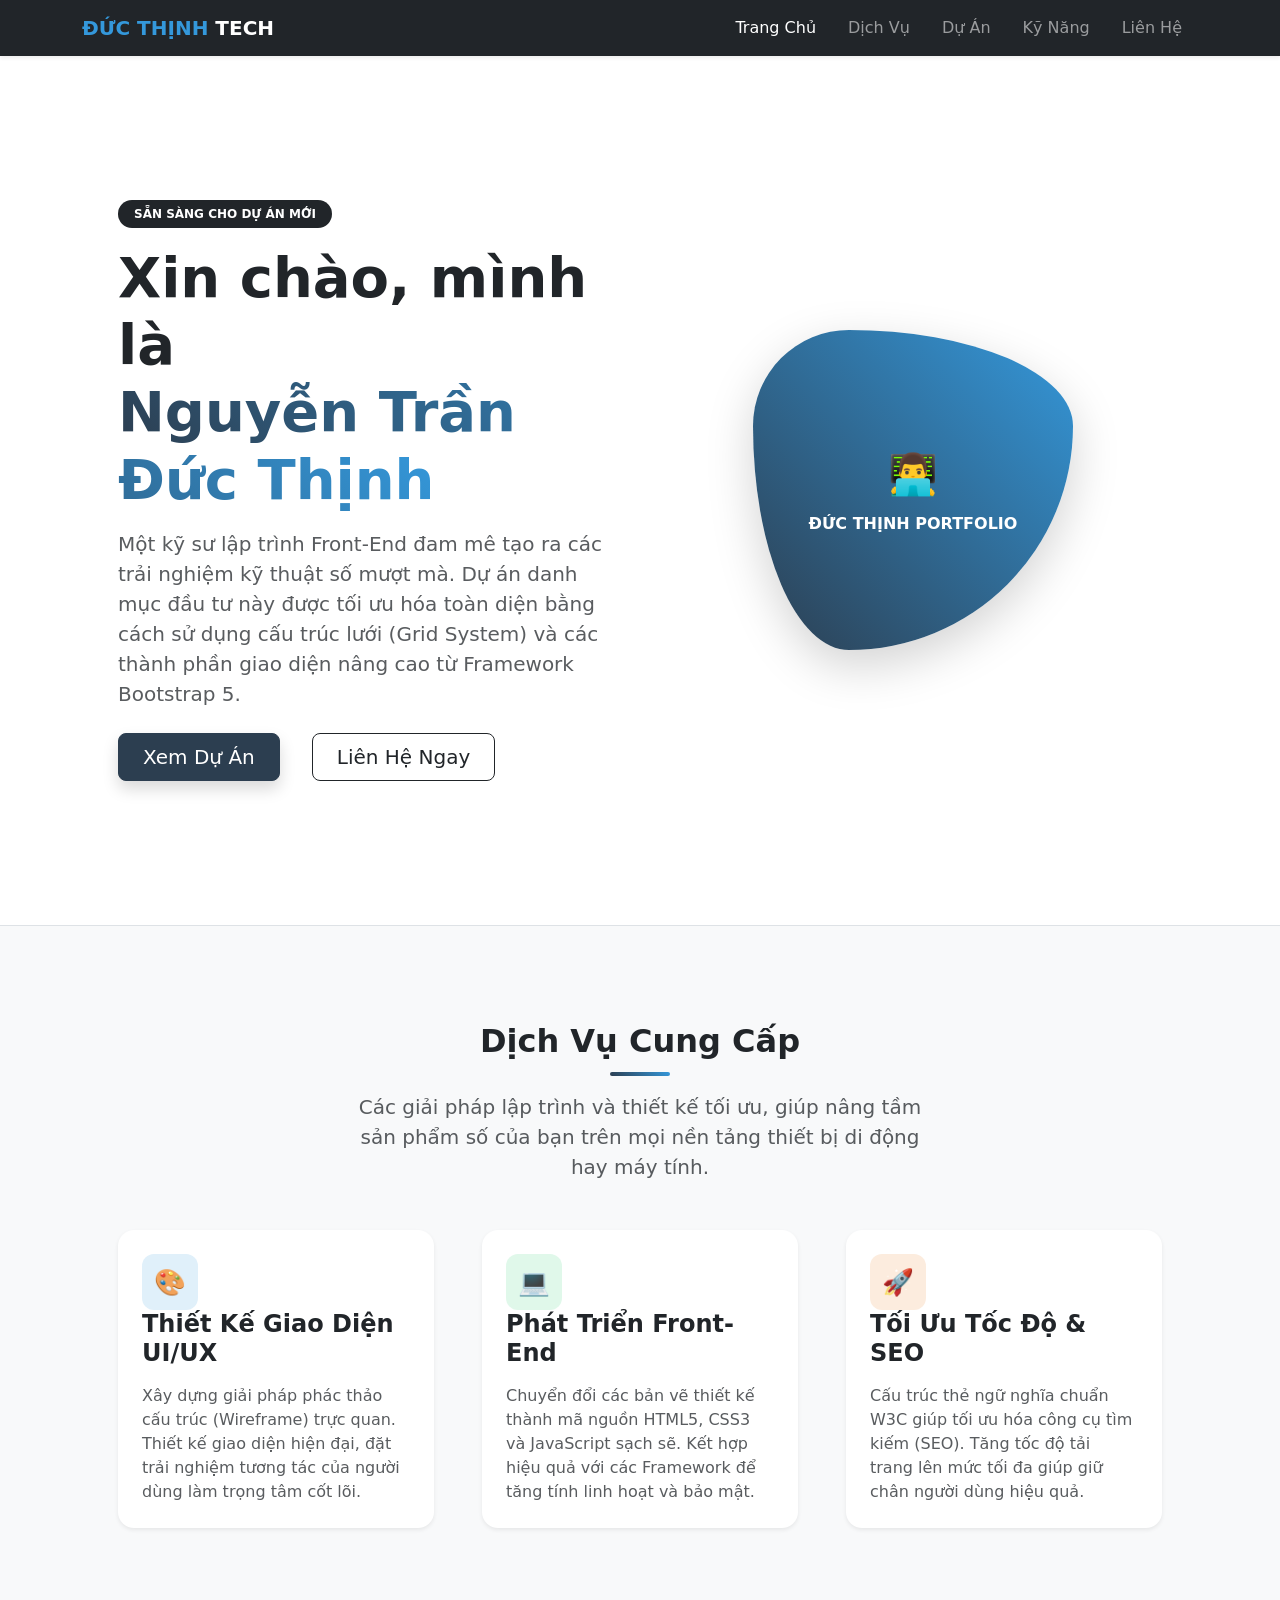
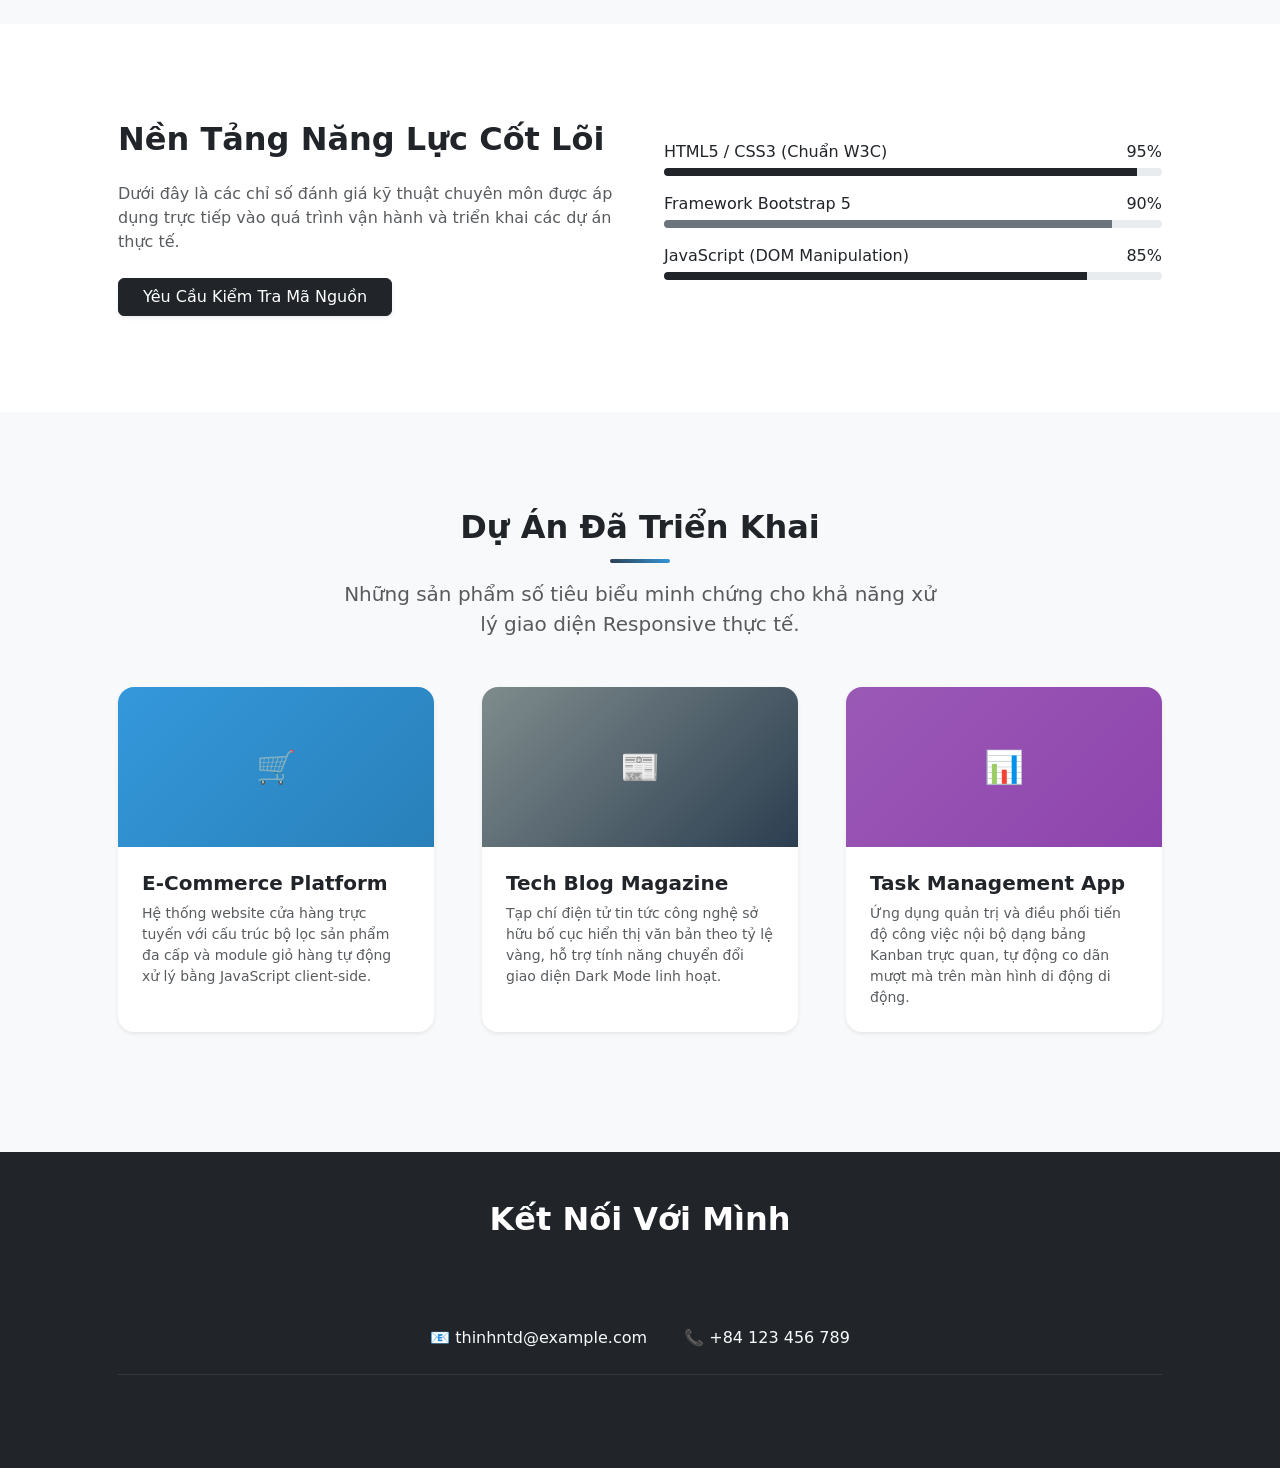
==== commit 1c7aa21b: "Update index.html" ====
--- a/BaiTapJS/index.html
+++ b/BaiTapJS/index.html
@@ -3,94 +3,52 @@
 <head>
     <meta charset="UTF-8">
     <meta name="viewport" content="width=device-width, initial-scale=1.0">
-    <title>Nguyễn Trần Đức Thịnh - Portfolio</title>
+    <title>Nguyễn Trần Đức Thịnh - Chuyên Gia Phát Triển Web</title>
     <link href="https://cdn.jsdelivr.net/npm/bootstrap@5.3.0/dist/css/bootstrap.min.css" rel="stylesheet">
-    
-    <style>
-        /* --- ĐOẠN CSS ĐÃ ĐƯỢC CHỈNH SỬA CHI TIẾT --- */
-        body {
-            font-family: 'Segoe UI', Tahoma, Geneva, Verdana, sans-serif;
-            background-color: #f8f9fa;
-            color: #333;
-        }
-
-        /* Thống nhất hiệu ứng mượt mà cho nút và thẻ */
-        .btn, .card {
-            transition: all 0.3s ease;
-        }
-
-        /* Tùy chỉnh màu sắc chủ đạo của nút bấm */
-        .btn-primary {
-            background-color: #2c3e50;
-            border-color: #2c3e50;
-        }
-
-        .btn-primary:hover {
-            background-color: #1a252f;
-            border-color: #1a252f;
-            transform: translateY(-2px);
-        }
-
-        .btn-outline-dark:hover {
-            transform: translateY(-2px);
-        }
-
-        /* Hiệu ứng nổi lên khi rê chuột vào các ô dự án/dịch vụ */
-        .card:hover {
-            transform: translateY(-5px);
-            box-shadow: 0px 10px 20px rgba(0, 0, 0, 0.1) !important;
-        }
-
-        /* Định dạng các ô tròn chứa icon */
-        .feature-icon {
-            font-size: 1.8rem;
-            width: 4rem;
-            height: 4rem;
-            display: inline-flex;
-            align-items: center;
-            justify-content: center;
-            border-radius: 50%;
-            background-color: rgba(44, 62, 80, 0.1);
-            color: #2c3e50;
-            margin-bottom: 1.5rem;
-        }
-    </style>
+    <link rel="stylesheet" href="css/style.css">
 </head>
 <body>
 
-    <nav class="navbar navbar-expand-lg navbar-dark bg-dark sticky-top">
+    <nav class="navbar navbar-expand-lg navbar-dark bg-dark sticky-top shadow-sm">
         <div class="container">
-            <a class="navbar-brand fw-bold" href="#">Đức Thịnh Portfolio</a>
-            <button class="navbar-toggler" type="button" data-bs-toggle="collapse" data-bs-target="#navbarNav">
+            <a class="navbar-brand fw-bold text-uppercase tracking-wider" href="#">
+                <span class="text-primary-custom">Đức Thịnh</span> Tech
+            </a>
+            <button class="navbar-toggler" type="button" data-bs-toggle="collapse" data-bs-target="#navbarNav" aria-controls="navbarNav" aria-expanded="false" aria-label="Toggle navigation">
                 <span class="navbar-toggler-icon"></span>
             </button>
             <div class="collapse navbar-collapse" id="navbarNav">
-                <ul class="navbar-nav ms-auto">
-                    <li class="nav-item"><a class="nav-link active" href="#trang-chu">Trang Chủ</a></li>
-                    <li class="nav-item"><a class="nav-link" href="#dich-vu">Dịch Vụ</a></li>
-                    <li class="nav-item"><a class="nav-link" href="#du-an">Dự Án</a></li>
-                    <li class="nav-item"><a class="nav-link" href="#lien-he">Liên Hệ</a></li>
+                <ul class="navbar-nav ms-auto fw-medium">
+                    <li class="nav-item"><a class="nav-link active px-3" href="#trang-chu">Trang Chủ</a></li>
+                    <li class="nav-item"><a class="nav-link px-3" href="#dich-vu">Dịch Vụ</a></li>
+                    <li class="nav-item"><a class="nav-link px-3" href="#du-an">Dự Án</a></li>
+                    <li class="nav-item"><a class="nav-link px-3" href="#ky-nang">Kỹ Năng</a></li>
+                    <li class="nav-item"><a class="nav-link px-3" href="#lien-he">Liên Hệ</a></li>
                 </ul>
             </div>
         </div>
     </nav>
 
-    <header id="trang-chu" class="bg-white py-5 border-bottom">
+    <header id="trang-chu" class="hero-section bg-white py-5 border-bottom">
         <div class="container px-5 my-5">
             <div class="row gx-5 align-items-center">
                 <div class="col-lg-6">
                     <div class="my-5 text-center text-lg-start">
-                        <h1 class="display-4 fw-bolder text-dark mb-3">Xin chào, mình là <br><span class="text-secondary">Nguyễn Trần Đức Thịnh</span></h1>
-                        <p class="lead text-muted mb-4">Mình là một nhà phát triển Web chuyên nghiệp. Dự án này được xây dựng và tối ưu hóa bằng cách sử dụng các thành phần giao diện chuẩn từ hệ sinh thái Framework Bootstrap 5.</p>
+                        <div class="badge bg-dark text-white px-3 py-2 rounded-pill mb-3 text-uppercase fw-bold tracking-wider">Sẵn Sàng Cho Dự Án Mới</div>
+                        <h1 class="display-4 fw-bolder text-dark mb-3">Xin chào, mình là <br><span class="text-gradient">Nguyễn Trần Đức Thịnh</span></h1>
+                        <p class="lead text-muted mb-4">Một kỹ sư lập trình Front-End đam mê tạo ra các trải nghiệm kỹ thuật số mượt mà. Dự án danh mục đầu tư này được tối ưu hóa toàn diện bằng cách sử dụng cấu trúc lưới (Grid System) và các thành phần giao diện nâng cao từ Framework Bootstrap 5.</p>
                         <div class="d-grid gap-3 d-sm-flex justify-content-sm-center justify-content-lg-start">
-                            <a class="btn btn-primary btn-lg px-4 me-sm-3" href="#du-an">Xem Dự Án</a>
+                            <a class="btn btn-primary-custom btn-lg px-4 me-sm-3 shadow" href="#du-an">Xem Dự Án</a>
                             <a class="btn btn-outline-dark btn-lg px-4" href="#lien-he">Liên Hệ Ngay</a>
                         </div>
                     </div>
                 </div>
                 <div class="col-lg-6 d-none d-lg-block text-center">
-                    <div class="bg-secondary text-white d-inline-flex align-items-center justify-content-center rounded-4 shadow" style="width: 350px; height: 350px; font-size: 1.5rem;">
-                        [ Ảnh Hồ Sơ Cá Nhân ]
+                    <div class="avatar-box mx-auto shadow-lg d-flex align-items-center justify-content-center text-white">
+                        <div class="text-center">
+                            <span class="fs-1 d-block mb-2">👨‍💻</span>
+                            <span class="fw-bold text-uppercase tracking-wide">Đức Thịnh Portfolio</span>
+                        </div>
                     </div>
                 </div>
             </div>
@@ -99,67 +57,99 @@
 
     <section class="py-5 bg-light" id="dich-vu">
         <div class="container px-5 my-5">
-            <div class="text-center mb-5">
-                <h2 class="fw-bolder text-dark">Dịch Vụ Chuyên Môn</h2>
-                <p class="lead text-muted mb-0">Những giải pháp công nghệ mình cung cấp dựa trên nền tảng tối ưu</p>
+            <div class="text-center mb-5 max-width-600 mx-auto">
+                <h2 class="fw-bolder text-dark section-title position-relative pb-3">Dịch Vụ Cung Cấp</h2>
+                <p class="lead text-muted mt-3">Các giải pháp lập trình và thiết kế tối ưu, giúp nâng tầm sản phẩm số của bạn trên mọi nền tảng thiết bị di động hay máy tính.</p>
             </div>
             <div class="row gx-5">
                 <div class="col-lg-4 mb-5 mb-lg-0">
-                    <div class="card h-100 p-4 border-0 shadow-sm rounded-4">
-                        <div class="feature-icon">🎨</div>
-                        <h3 class="h4 fw-bolder">Thiết Kế UI/UX</h3>
-                        <p class="text-muted mb-0">Xây dựng bản phác thảo cấu trúc giao diện (Wireframe) trực quan, tập trung vào trải nghiệm người dùng mượt mà trên cả máy tính lẫn di động.</p>
+                    <div class="card h-100 p-4 border-0 shadow-sm rounded-4 custom-card">
+                        <div class="feature-icon bg-soft-blue">🎨</div>
+                        <h3 class="h4 fw-bolder mb-3">Thiết Kế Giao Diện UI/UX</h3>
+                        <p class="text-muted mb-0">Xây dựng giải pháp phác thảo cấu trúc (Wireframe) trực quan. Thiết kế giao diện hiện đại, đặt trải nghiệm tương tác của người dùng làm trọng tâm cốt lõi.</p>
                     </div>
                 </div>
                 <div class="col-lg-4 mb-5 mb-lg-0">
-                    <div class="card h-100 p-4 border-0 shadow-sm rounded-4">
-                        <div class="feature-icon">💻</div>
-                        <h3 class="h4 fw-bolder">Phát Triển Web</h3>
-                        <p class="text-muted mb-0">Lập trình Front-end hoàn chỉnh từ đầu sử dụng các ngôn ngữ HTML, CSS, JavaScript kết hợp linh hoạt với các mã nguồn Framework hiện đại.</p>
+                    <div class="card h-100 p-4 border-0 shadow-sm rounded-4 custom-card">
+                        <div class="feature-icon bg-soft-green">💻</div>
+                        <h3 class="h4 fw-bolder mb-3">Phát Triển Front-End</h3>
+                        <p class="text-muted mb-0">Chuyển đổi các bản vẽ thiết kế thành mã nguồn HTML5, CSS3 và JavaScript sạch sẽ. Kết hợp hiệu quả với các Framework để tăng tính linh hoạt và bảo mật.</p>
                     </div>
                 </div>
                 <div class="col-lg-4">
-                    <div class="card h-100 p-4 border-0 shadow-sm rounded-4">
-                        <div class="feature-icon">🚀</div>
-                        <h3 class="h4 fw-bolder">Tối Ưu Tốc Độ & SEO</h3>
-                        <p class="text-muted mb-0">Cấu trúc mã nguồn sạch sẽ giúp trang web đạt tốc độ tải tối đa, đạt thứ hạng cao trên các công cụ tìm kiếm phổ biến hiện nay.</p>
+                    <div class="card h-100 p-4 border-0 shadow-sm rounded-4 custom-card">
+                        <div class="feature-icon bg-soft-orange">🚀</div>
+                        <h3 class="h4 fw-bolder mb-3">Tối Ưu Tốc Độ & SEO</h3>
+                        <p class="text-muted mb-0">Cấu trúc thẻ ngữ nghĩa chuẩn W3C giúp tối ưu hóa công cụ tìm kiếm (SEO). Tăng tốc độ tải trang lên mức tối đa giúp giữ chân người dùng hiệu quả.</p>
                     </div>
                 </div>
             </div>
         </div>
     </section>
 
-    <section class="py-5 bg-white" id="du-an">
+    <section class="py-5 bg-white" id="ky-nang">
         <div class="container px-5 my-5">
-            <div class="text-center mb-5">
-                <h2 class="fw-bolder text-dark">Dự Án Đã Thực Hiện</h2>
-                <p class="lead text-muted mb-0">Các sản phẩm web tiêu biểu được thiết kế và vận hành thành công</p>
+            <div class="row gx-5 align-items-center">
+                <div class="col-lg-6 mb-5 mb-lg-0">
+                    <h2 class="fw-bolder mb-4">Nền Tảng Năng Lực Cốt Lõi</h2>
+                    <p class="text-muted mb-4">Dưới đây là các chỉ số đánh giá kỹ thuật chuyên môn được áp dụng trực tiếp vào quá trình vận hành và triển khai các dự án thực tế.</p>
+                    <a class="btn btn-dark btn-md px-4 shadow-sm" href="#lien-he">Yêu Cầu Kiểm Tra Mã Nguồn</a>
+                </div>
+                <div class="col-lg-6">
+                    <div class="mb-3">
+                        <div class="d-flex justify-content-between mb-1 fw-medium text-dark"><span>HTML5 / CSS3 (Chuẩn W3C)</span><span>95%</span></div>
+                        <div class="progress" style="height: 8px;"><div class="progress-bar bg-dark" style="width: 95%"></div></div>
+                    </div>
+                    <div class="mb-3">
+                        <div class="d-flex justify-content-between mb-1 fw-medium text-dark"><span>Framework Bootstrap 5</span><span>90%</span></div>
+                        <div class="progress" style="height: 8px;"><div class="progress-bar bg-secondary" style="width: 90%"></div></div>
+                    </div>
+                    <div class="mb-3">
+                        <div class="d-flex justify-content-between mb-1 fw-medium text-dark"><span>JavaScript (DOM Manipulation)</span><span>85%</span></div>
+                        <div class="progress" style="height: 8px;"><div class="progress-bar bg-dark" style="width: 85%"></div></div>
+                    </div>
+                </div>
+            </div>
+        </div>
+    </section>
+
+    <section class="py-5 bg-light" id="du-an">
+        <div class="container px-5 my-5">
+            <div class="text-center mb-5 max-width-600 mx-auto">
+                <h2 class="fw-bolder text-dark section-title position-relative pb-3">Dự Án Đã Triển Khai</h2>
+                <p class="lead text-muted mt-3">Những sản phẩm số tiêu biểu minh chứng cho khả năng xử lý giao diện Responsive thực tế.</p>
             </div>
             <div class="row gx-5">
                 <div class="col-md-6 col-lg-4 mb-4">
-                    <div class="card h-100 border-0 shadow-sm overflow-hidden rounded-4">
-                        <div class="bg-secondary text-white text-center py-5">Dự Án 1</div>
+                    <div class="card h-100 border-0 shadow-sm overflow-hidden rounded-4 custom-card">
+                        <div class="project-img-holder bg-gradient-blue text-white d-flex align-items-center justify-content-center py-5">
+                            <span class="fs-2">🛒</span>
+                        </div>
                         <div class="card-body p-4">
-                            <h5 class="card-title fw-bold">Trang Web Thương Mại Điện Tử</h5>
-                            <p class="card-text text-muted text-sm">Giao diện cửa hàng mua sắm trực tuyến tích hợp bộ lọc sản phẩm thông minh và giỏ hàng tự động cập nhật.</p>
+                            <h5 class="card-title fw-bold text-dark">E-Commerce Platform</h5>
+                            <p class="card-text text-muted small">Hệ thống website cửa hàng trực tuyến với cấu trúc bộ lọc sản phẩm đa cấp và module giỏ hàng tự động xử lý bằng JavaScript client-side.</p>
                         </div>
                     </div>
                 </div>
                 <div class="col-md-6 col-lg-4 mb-4">
-                    <div class="card h-100 border-0 shadow-sm overflow-hidden rounded-4">
-                        <div class="bg-dark text-white text-center py-5">Dự Án 2</div>
+                    <div class="card h-100 border-0 shadow-sm overflow-hidden rounded-4 custom-card">
+                        <div class="project-img-holder bg-gradient-dark text-white d-flex align-items-center justify-content-center py-5">
+                            <span class="fs-2">📰</span>
+                        </div>
                         <div class="card-body p-4">
-                            <h5 class="card-title fw-bold">Trang Tin Tức - Blog Công Nghệ</h5>
-                            <p class="card-text text-muted text-sm">Nền tảng đọc báo điện tử với bố cục sắp xếp chữ khoa học, hỗ trợ chế độ đọc ban đêm bảo vệ mắt.</p>
+                            <h5 class="card-title fw-bold text-dark">Tech Blog Magazine</h5>
+                            <p class="card-text text-muted small">Tạp chí điện tử tin tức công nghệ sở hữu bố cục hiển thị văn bản theo tỷ lệ vàng, hỗ trợ tính năng chuyển đổi giao diện Dark Mode linh hoạt.</p>
                         </div>
                     </div>
                 </div>
                 <div class="col-md-6 col-lg-4 mb-4">
-                    <div class="card h-100 border-0 shadow-sm overflow-hidden rounded-4">
-                        <div class="bg-primary text-white text-center py-5">Dự Án 3</div>
+                    <div class="card h-100 border-0 shadow-sm overflow-hidden rounded-4 custom-card">
+                        <div class="project-img-holder bg-gradient-purple text-white d-flex align-items-center justify-content-center py-5">
+                            <span class="fs-2">📊</span>
+                        </div>
                         <div class="card-body p-4">
-                            <h5 class="card-title fw-bold">Ứng Dụng Quản Lý Công Việc</h5>
-                            <p class="card-text text-muted text-sm">Hệ thống Kanban board kéo thả trực quan giúp cá nhân và đội ngũ theo dõi tiến độ công việc hàng ngày.</p>
+                            <h5 class="card-title fw-bold text-dark">Task Management App</h5>
+                            <p class="card-text text-muted small">Ứng dụng quản trị và điều phối tiến độ công việc nội bộ dạng bảng Kanban trực quan, tự động co dãn mượt mà trên màn hình di động di động.</p>
                         </div>
                     </div>
                 </div>
@@ -167,9 +157,15 @@
         </div>
     </section>
 
-    <footer id="lien-he" class="py-5 bg-dark">
-        <div class="container px-5 text-center text-white">
-            <p class="mb-2">Email liên hệ: thinhntd@example.com | Điện thoại: 0123.456.789</p>
+    <footer id="lien-he" class="py-5 bg-dark text-white">
+        <div class="container px-5 text-center">
+            <h2 class="fw-bold mb-3">Kết Nối Với Mình</h2>
+            <p class="text-muted mb-4 max-width-600 mx-auto">Bạn có ý tưởng dự án hoặc cần trao đổi giải pháp công nghệ? Hãy liên hệ ngay để cùng nhau xây dựng những sản phẩm tuyệt vời.</p>
+            <div class="mb-4">
+                <span class="mx-3 text-light">📧 thinhntd@example.com</span>
+                <span class="mx-3 text-light">📞 +84 123 456 789</span>
+            </div>
+            <hr class="border-secondary my-4">
             <p class="m-0 text-muted small">Copyright &copy; 2026 | Dự Án Web Trên Framework Bootstrap của Nguyễn Trần Đức Thịnh</p>
         </div>
     </footer>
--- a/BaiTapJS/css/style.css
+++ b/BaiTapJS/css/style.css
@@ -0,0 +1,108 @@
+/* --- TỆP CSS ĐỊNH DẠNG CHI TIẾT NÂNG CAO --- */
+
+/* Khởi tạo biến màu sắc đồng bộ */
+:root {
+    --primary-color: #2c3e50;
+    --secondary-color: #1a252f;
+    --accent-gradient: linear-gradient(45deg, #2c3e50, #3498db);
+}
+
+/* Định dạng tiêu đề chữ dạng Gradient thời thượng */
+.text-gradient {
+    background: var(--accent-gradient);
+    -webkit-background-clip: text;
+    -webkit-text-fill-color: transparent;
+}
+
+.text-primary-custom {
+    color: #3498db;
+}
+
+/* Kiểu dáng cho khung tiêu đề danh mục */
+.section-title::after {
+    content: '';
+    position: absolute;
+    bottom: 0;
+    left: 50%;
+    transform: translateX(-50%);
+    width: 60px;
+    height: 4px;
+    background: var(--accent-gradient);
+    border-radius: 2px;
+}
+
+/* Giới hạn chiều rộng để văn bản cân đối */
+.max-width-600 {
+    max-width: 600px;
+}
+
+/* Thiết lập hiệu ứng chuyển động mượt mà cho toàn bộ thẻ và nút */
+.btn, .custom-card {
+    transition: all 0.3s cubic-bezier(0.25, 0.8, 0.25, 1);
+}
+
+/* Nút bấm tùy chỉnh của dự án */
+.btn-primary-custom {
+    background-color: var(--primary-color);
+    color: #ffffff;
+    border: 1px solid var(--primary-color);
+}
+
+.btn-primary-custom:hover {
+    background-color: var(--secondary-color);
+    color: #ffffff;
+    border-color: var(--secondary-color);
+    transform: translateY(-2px);
+    box-shadow: 0 5px 15px rgba(0,0,0,0.15);
+}
+
+/* Khung hiển thị ảnh đại diện giả lập hình học */
+.avatar-box {
+    width: 320px;
+    height: 320px;
+    border-radius: 30% 70% 70% 30% / 30% 30% 70% 70%;
+    background: var(--accent-gradient);
+    animation: morphing 10s infinite ease-in-out;
+}
+
+@keyframes morphing {
+    0% { border-radius: 30% 70% 70% 30% / 30% 30% 70% 70%; }
+    50% { border-radius: 70% 30% 30% 70% / 70% 70% 30% 30%; }
+    100% { border-radius: 30% 70% 70% 30% / 30% 30% 70% 70%; }
+}
+
+/* Hiệu ứng tương tác nâng cao cho các thẻ dịch vụ và dự án khi rê chuột */
+.custom-card:hover {
+    transform: translateY(-6px);
+    box-shadow: 0 15px 30px rgba(0, 0, 0, 0.12) !important;
+}
+
+/* Khối nền mềm dịu chứa các Icon */
+.feature-icon {
+    width: 3.5rem;
+    height: 3.5rem;
+    display: inline-flex;
+    align-items: center;
+    justify-content: center;
+    border-radius: 12px;
+    font-size: 1.6rem;
+}
+
+.bg-soft-blue { background-color: rgba(52, 152, 219, 0.15); }
+.bg-soft-green { background-color: rgba(46, 204, 113, 0.15); }
+.bg-soft-orange { background-color: rgba(230, 126, 34, 0.15); }
+
+/* Khối màu nền giả lập hình ảnh của dự án */
+.project-img-holder {
+    height: 160px;
+}
+.bg-gradient-blue { background: linear-gradient(135deg, #3498db, #2980b9); }
+.bg-gradient-dark { background: linear-gradient(135deg, #7f8c8d, #2c3e50); }
+.bg-gradient-purple { background: linear-gradient(135deg, #9b59b6, #8e44ad); }
+
+/* Chỉnh sửa thanh hiển thị tiến trình phần trăm kỹ năng */
+.progress {
+    background-color: #e9ecef;
+    border-radius: 4px;
+    overflow: hidden;
+}
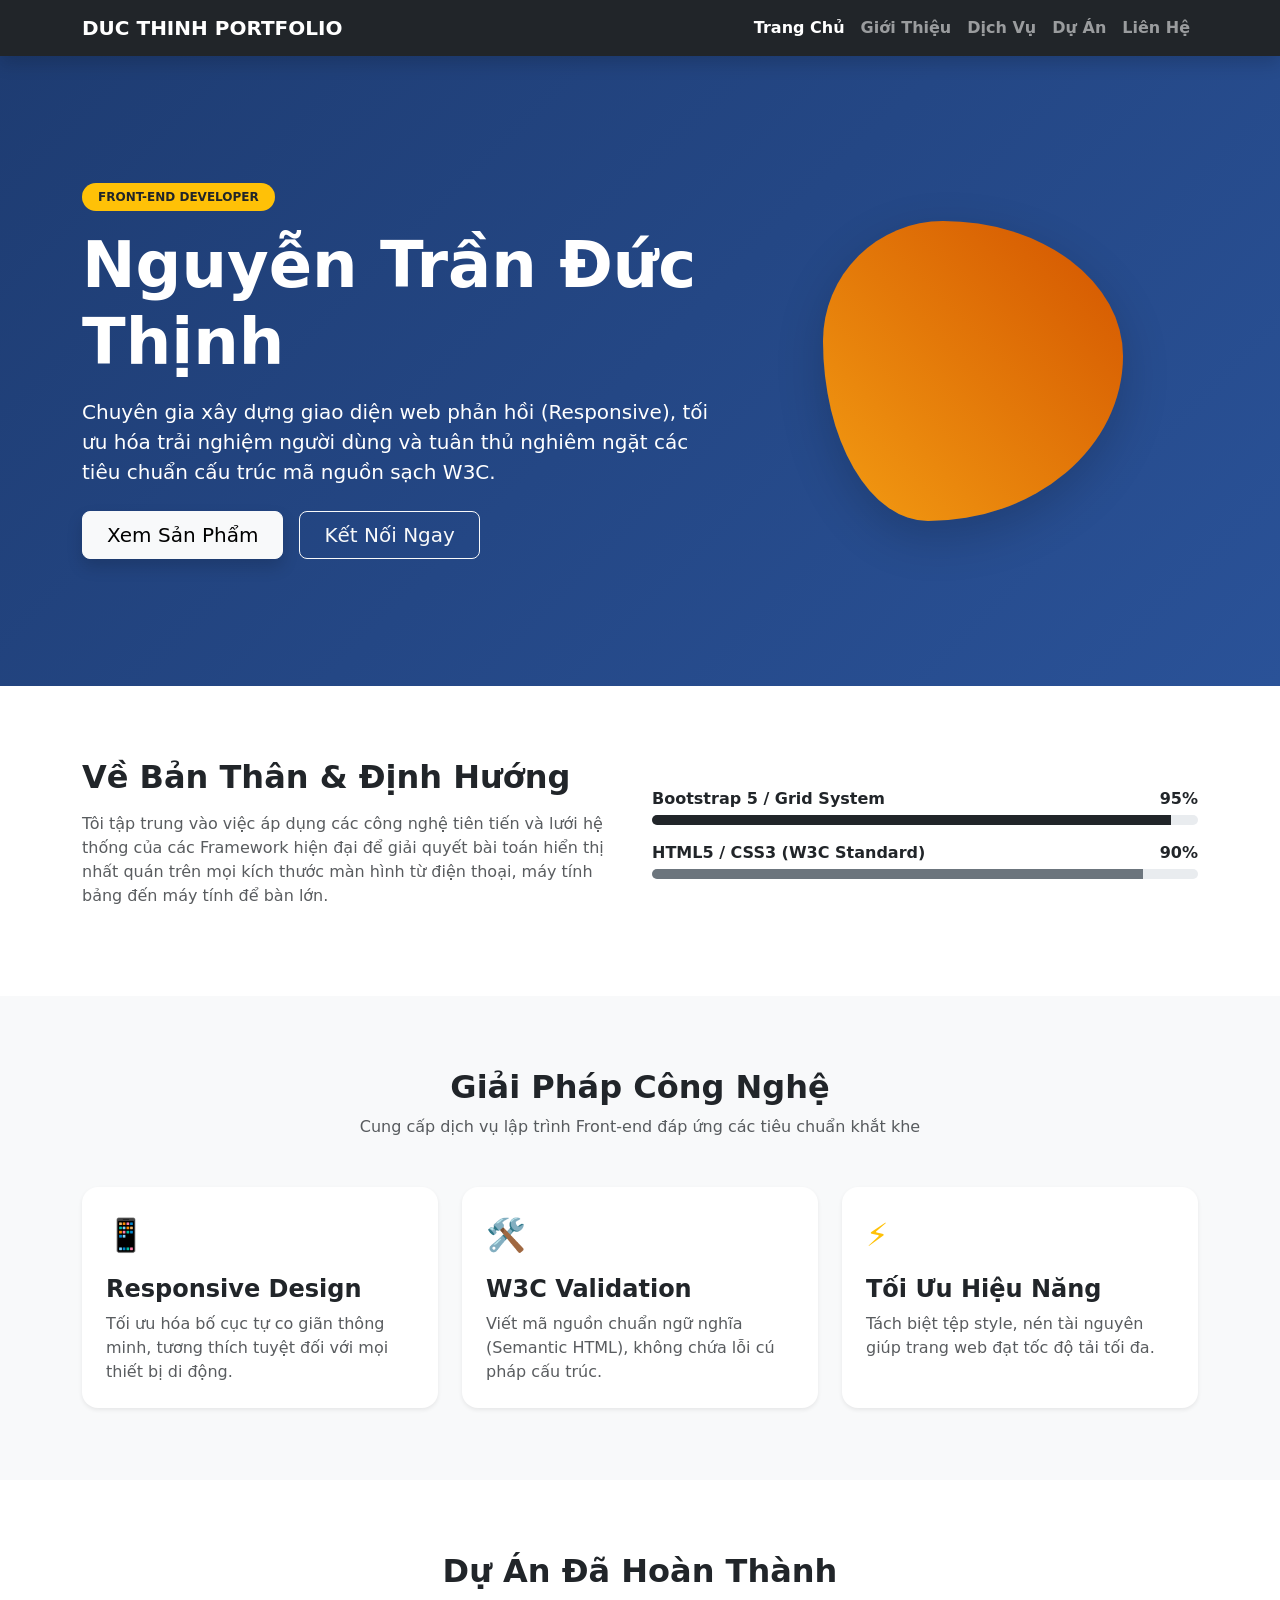
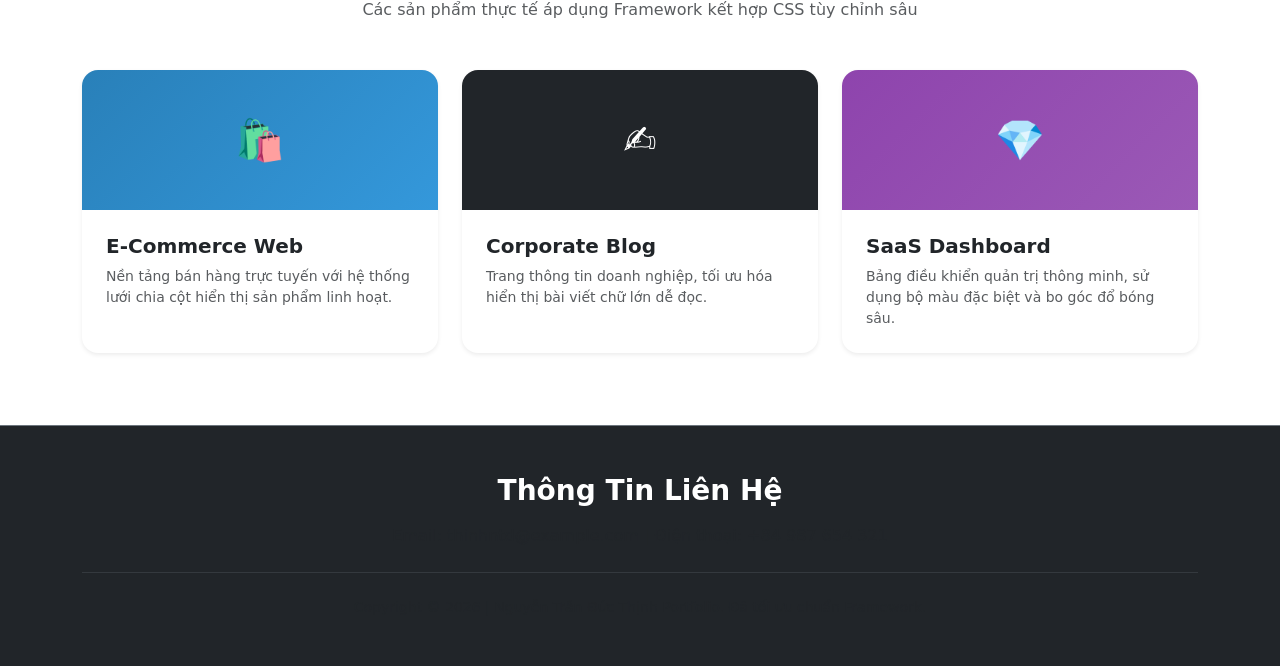
==== commit 5f2f6545: "Update index.html" ====
--- a/BaiTapJS/index.html
+++ b/BaiTapJS/index.html
@@ -3,153 +3,143 @@
 <head>
     <meta charset="UTF-8">
     <meta name="viewport" content="width=device-width, initial-scale=1.0">
-    <title>Nguyễn Trần Đức Thịnh - Chuyên Gia Phát Triển Web</title>
+    <title>Nguyễn Trần Đức Thịnh - Portfolio Dự Án Nâng Cao</title>
+    <!-- Nhúng Framework Bootstrap 5 từ CDN -->
     <link href="https://cdn.jsdelivr.net/npm/bootstrap@5.3.0/dist/css/bootstrap.min.css" rel="stylesheet">
+    <!-- Liên kết đến tệp CSS tùy chỉnh riêng biệt -->
     <link rel="stylesheet" href="css/style.css">
 </head>
 <body>
 
-    <nav class="navbar navbar-expand-lg navbar-dark bg-dark sticky-top shadow-sm">
+    <!-- THANH ĐIỀU HƯỚNG (NAVBAR) -->
+    <nav class="navbar navbar-expand-lg navbar-dark bg-dark sticky-top shadow">
         <div class="container">
-            <a class="navbar-brand fw-bold text-uppercase tracking-wider" href="#">
-                <span class="text-primary-custom">Đức Thịnh</span> Tech
-            </a>
+            <a class="navbar-brand fw-bold" href="#">DUC THINH PORTFOLIO</a>
             <button class="navbar-toggler" type="button" data-bs-toggle="collapse" data-bs-target="#navbarNav" aria-controls="navbarNav" aria-expanded="false" aria-label="Toggle navigation">
                 <span class="navbar-toggler-icon"></span>
             </button>
             <div class="collapse navbar-collapse" id="navbarNav">
-                <ul class="navbar-nav ms-auto fw-medium">
-                    <li class="nav-item"><a class="nav-link active px-3" href="#trang-chu">Trang Chủ</a></li>
-                    <li class="nav-item"><a class="nav-link px-3" href="#dich-vu">Dịch Vụ</a></li>
-                    <li class="nav-item"><a class="nav-link px-3" href="#du-an">Dự Án</a></li>
-                    <li class="nav-item"><a class="nav-link px-3" href="#ky-nang">Kỹ Năng</a></li>
-                    <li class="nav-item"><a class="nav-link px-3" href="#lien-he">Liên Hệ</a></li>
+                <ul class="navbar-nav ms-auto fw-semibold">
+                    <li class="nav-item"><a class="nav-link active" href="#home">Trang Chủ</a></li>
+                    <li class="nav-item"><a class="nav-link" href="#about">Giới Thiệu</a></li>
+                    <li class="nav-item"><a class="nav-link" href="#services">Dịch Vụ</a></li>
+                    <li class="nav-item"><a class="nav-link" href="#projects">Dự Án</a></li>
+                    <li class="nav-item"><a class="nav-link" href="#contact">Liên Hệ</a></li>
                 </ul>
             </div>
         </div>
     </nav>
 
-    <header id="trang-chu" class="hero-section bg-white py-5 border-bottom">
-        <div class="container px-5 my-5">
-            <div class="row gx-5 align-items-center">
-                <div class="col-lg-6">
-                    <div class="my-5 text-center text-lg-start">
-                        <div class="badge bg-dark text-white px-3 py-2 rounded-pill mb-3 text-uppercase fw-bold tracking-wider">Sẵn Sàng Cho Dự Án Mới</div>
-                        <h1 class="display-4 fw-bolder text-dark mb-3">Xin chào, mình là <br><span class="text-gradient">Nguyễn Trần Đức Thịnh</span></h1>
-                        <p class="lead text-muted mb-4">Một kỹ sư lập trình Front-End đam mê tạo ra các trải nghiệm kỹ thuật số mượt mà. Dự án danh mục đầu tư này được tối ưu hóa toàn diện bằng cách sử dụng cấu trúc lưới (Grid System) và các thành phần giao diện nâng cao từ Framework Bootstrap 5.</p>
-                        <div class="d-grid gap-3 d-sm-flex justify-content-sm-center justify-content-lg-start">
-                            <a class="btn btn-primary-custom btn-lg px-4 me-sm-3 shadow" href="#du-an">Xem Dự Án</a>
-                            <a class="btn btn-outline-dark btn-lg px-4" href="#lien-he">Liên Hệ Ngay</a>
-                        </div>
+    <!-- TÍNH NĂNG BỔ SUNG 1: BANNER CHÀO MỪNG (HERO SECTION VỚI GRADIENT NỀN) -->
+    <header id="home" class="hero-area text-white d-flex align-items-center">
+        <div class="container text-center text-lg-start py-5">
+            <div class="row align-items-center">
+                <div class="col-lg-7">
+                    <span class="badge bg-warning text-dark mb-3 px-3 py-2 rounded-pill fw-bold">FRONT-END DEVELOPER</span>
+                    <h1 class="display-3 fw-bolder mb-3">Nguyễn Trần Đức Thịnh</h1>
+                    <p class="lead mb-4 opacity-90">Chuyên gia xây dựng giao diện web phản hồi (Responsive), tối ưu hóa trải nghiệm người dùng và tuân thủ nghiêm ngặt các tiêu chuẩn cấu trúc mã nguồn sạch W3C.</p>
+                    <div class="d-flex gap-3 justify-content-center justify-content-lg-start">
+                        <a href="#projects" class="btn btn-light btn-lg px-4 shadow">Xem Sản Phẩm</a>
+                        <a href="#contact" class="btn btn-outline-light btn-lg px-4">Kết Nối Ngay</a>
                     </div>
                 </div>
-                <div class="col-lg-6 d-none d-lg-block text-center">
-                    <div class="avatar-box mx-auto shadow-lg d-flex align-items-center justify-content-center text-white">
-                        <div class="text-center">
-                            <span class="fs-1 d-block mb-2">👨‍💻</span>
-                            <span class="fw-bold text-uppercase tracking-wide">Đức Thịnh Portfolio</span>
-                        </div>
-                    </div>
+                <div class="col-lg-5 d-none d-lg-block">
+                    <!-- TÍNH NĂNG BỔ SUNG 2: KHUNG ĐẠI DIỆN HÌNH HỌC BIẾN ĐỔI (MORPHING AVATAR) -->
+                    <div class="morphing-shape shadow-lg mx-auto"></div>
                 </div>
             </div>
         </div>
     </header>
 
-    <section class="py-5 bg-light" id="dich-vu">
-        <div class="container px-5 my-5">
-            <div class="text-center mb-5 max-width-600 mx-auto">
-                <h2 class="fw-bolder text-dark section-title position-relative pb-3">Dịch Vụ Cung Cấp</h2>
-                <p class="lead text-muted mt-3">Các giải pháp lập trình và thiết kế tối ưu, giúp nâng tầm sản phẩm số của bạn trên mọi nền tảng thiết bị di động hay máy tính.</p>
-            </div>
-            <div class="row gx-5">
-                <div class="col-lg-4 mb-5 mb-lg-0">
-                    <div class="card h-100 p-4 border-0 shadow-sm rounded-4 custom-card">
-                        <div class="feature-icon bg-soft-blue">🎨</div>
-                        <h3 class="h4 fw-bolder mb-3">Thiết Kế Giao Diện UI/UX</h3>
-                        <p class="text-muted mb-0">Xây dựng giải pháp phác thảo cấu trúc (Wireframe) trực quan. Thiết kế giao diện hiện đại, đặt trải nghiệm tương tác của người dùng làm trọng tâm cốt lõi.</p>
+    <!-- MỤC GIỚI THIỆU TÓM TẮT -->
+    <section id="about" class="py-5 bg-white">
+        <div class="container py-4">
+            <div class="row align-items-center">
+                <div class="col-md-6 mb-4 mb-md-0">
+                    <h2 class="fw-bold mb-3 text-dark">Về Bản Thân & Định Hướng</h2>
+                    <p class="text-muted">Tôi tập trung vào việc áp dụng các công nghệ tiên tiến và lưới hệ thống của các Framework hiện đại để giải quyết bài toán hiển thị nhất quán trên mọi kích thước màn hình từ điện thoại, máy tính bảng đến máy tính để bàn lớn.</p>
+                </div>
+                <div class="col-md-6">
+                    <!-- TÍNH NĂNG BỔ SUNG 3: THANH TIẾN TRÌNH KỸ NĂNG TÙY BIẾN -->
+                    <div class="skill-item mb-3">
+                        <div class="d-flex justify-content-between mb-1 fw-bold text-dark"><span>Bootstrap 5 / Grid System</span><span>95%</span></div>
+                        <div class="progress"><div class="progress-bar bg-dark" style="width: 95%"></div></div>
                     </div>
-                </div>
-                <div class="col-lg-4 mb-5 mb-lg-0">
-                    <div class="card h-100 p-4 border-0 shadow-sm rounded-4 custom-card">
-                        <div class="feature-icon bg-soft-green">💻</div>
-                        <h3 class="h4 fw-bolder mb-3">Phát Triển Front-End</h3>
-                        <p class="text-muted mb-0">Chuyển đổi các bản vẽ thiết kế thành mã nguồn HTML5, CSS3 và JavaScript sạch sẽ. Kết hợp hiệu quả với các Framework để tăng tính linh hoạt và bảo mật.</p>
-                    </div>
-                </div>
-                <div class="col-lg-4">
-                    <div class="card h-100 p-4 border-0 shadow-sm rounded-4 custom-card">
-                        <div class="feature-icon bg-soft-orange">🚀</div>
-                        <h3 class="h4 fw-bolder mb-3">Tối Ưu Tốc Độ & SEO</h3>
-                        <p class="text-muted mb-0">Cấu trúc thẻ ngữ nghĩa chuẩn W3C giúp tối ưu hóa công cụ tìm kiếm (SEO). Tăng tốc độ tải trang lên mức tối đa giúp giữ chân người dùng hiệu quả.</p>
+                    <div class="skill-item mb-3">
+                        <div class="d-flex justify-content-between mb-1 fw-bold text-dark"><span>HTML5 / CSS3 (W3C Standard)</span><span>90%</span></div>
+                        <div class="progress"><div class="progress-bar bg-secondary" style="width: 90%"></div></div>
                     </div>
                 </div>
             </div>
         </div>
     </section>
 
-    <section class="py-5 bg-white" id="ky-nang">
-        <div class="container px-5 my-5">
-            <div class="row gx-5 align-items-center">
-                <div class="col-lg-6 mb-5 mb-lg-0">
-                    <h2 class="fw-bolder mb-4">Nền Tảng Năng Lực Cốt Lõi</h2>
-                    <p class="text-muted mb-4">Dưới đây là các chỉ số đánh giá kỹ thuật chuyên môn được áp dụng trực tiếp vào quá trình vận hành và triển khai các dự án thực tế.</p>
-                    <a class="btn btn-dark btn-md px-4 shadow-sm" href="#lien-he">Yêu Cầu Kiểm Tra Mã Nguồn</a>
+    <!-- MỤC DỊCH VỤ CHUYÊN MÔN -->
+    <section id="services" class="py-5 bg-light">
+        <div class="container py-4">
+            <div class="text-center mb-5">
+                <h2 class="fw-bold text-dark">Giải Pháp Công Nghệ</h2>
+                <p class="text-muted">Cung cấp dịch vụ lập trình Front-end đáp ứng các tiêu chuẩn khắt khe</p>
+            </div>
+            <div class="row g-4">
+                <div class="col-lg-4">
+                    <div class="card h-100 p-4 border-0 shadow-sm rounded-4 custom-card">
+                        <div class="icon-box mb-3 text-primary fs-2">📱</div>
+                        <h4 class="fw-bold text-dark">Responsive Design</h4>
+                        <p class="text-muted mb-0">Tối ưu hóa bố cục tự co giãn thông minh, tương thích tuyệt đối với mọi thiết bị di động.</p>
+                    </div>
                 </div>
-                <div class="col-lg-6">
-                    <div class="mb-3">
-                        <div class="d-flex justify-content-between mb-1 fw-medium text-dark"><span>HTML5 / CSS3 (Chuẩn W3C)</span><span>95%</span></div>
-                        <div class="progress" style="height: 8px;"><div class="progress-bar bg-dark" style="width: 95%"></div></div>
+                <div class="col-lg-4">
+                    <div class="card h-100 p-4 border-0 shadow-sm rounded-4 custom-card">
+                        <div class="icon-box mb-3 text-success fs-2">🛠️</div>
+                        <h4 class="fw-bold text-dark">W3C Validation</h4>
+                        <p class="text-muted mb-0">Viết mã nguồn chuẩn ngữ nghĩa (Semantic HTML), không chứa lỗi cú pháp cấu trúc.</p>
                     </div>
-                    <div class="mb-3">
-                        <div class="d-flex justify-content-between mb-1 fw-medium text-dark"><span>Framework Bootstrap 5</span><span>90%</span></div>
-                        <div class="progress" style="height: 8px;"><div class="progress-bar bg-secondary" style="width: 90%"></div></div>
-                    </div>
-                    <div class="mb-3">
-                        <div class="d-flex justify-content-between mb-1 fw-medium text-dark"><span>JavaScript (DOM Manipulation)</span><span>85%</span></div>
-                        <div class="progress" style="height: 8px;"><div class="progress-bar bg-dark" style="width: 85%"></div></div>
+                </div>
+                <div class="col-lg-4">
+                    <div class="card h-100 p-4 border-0 shadow-sm rounded-4 custom-card">
+                        <div class="icon-box mb-3 text-warning fs-2">⚡</div>
+                        <h4 class="fw-bold text-dark">Tối Ưu Hiệu Năng</h4>
+                        <p class="text-muted mb-0">Tách biệt tệp style, nén tài nguyên giúp trang web đạt tốc độ tải tối đa.</p>
                     </div>
                 </div>
             </div>
         </div>
     </section>
 
-    <section class="py-5 bg-light" id="du-an">
-        <div class="container px-5 my-5">
-            <div class="text-center mb-5 max-width-600 mx-auto">
-                <h2 class="fw-bolder text-dark section-title position-relative pb-3">Dự Án Đã Triển Khai</h2>
-                <p class="lead text-muted mt-3">Những sản phẩm số tiêu biểu minh chứng cho khả năng xử lý giao diện Responsive thực tế.</p>
+    <!-- MỤC DANH MỤC DỰ ÁN MẪU -->
+    <section id="projects" class="py-5 bg-white">
+        <div class="container py-4">
+            <div class="text-center mb-5">
+                <h2 class="fw-bold text-dark">Dự Án Đã Hoàn Thành</h2>
+                <p class="text-muted">Các sản phẩm thực tế áp dụng Framework kết hợp CSS tùy chỉnh sâu</p>
             </div>
-            <div class="row gx-5">
-                <div class="col-md-6 col-lg-4 mb-4">
+            <div class="row g-4">
+                <div class="col-md-6 col-lg-4">
                     <div class="card h-100 border-0 shadow-sm overflow-hidden rounded-4 custom-card">
-                        <div class="project-img-holder bg-gradient-blue text-white d-flex align-items-center justify-content-center py-5">
-                            <span class="fs-2">🛒</span>
-                        </div>
+                        <div class="project-banner bg-blue text-white p-5 text-center fs-1">🛍️</div>
                         <div class="card-body p-4">
-                            <h5 class="card-title fw-bold text-dark">E-Commerce Platform</h5>
-                            <p class="card-text text-muted small">Hệ thống website cửa hàng trực tuyến với cấu trúc bộ lọc sản phẩm đa cấp và module giỏ hàng tự động xử lý bằng JavaScript client-side.</p>
+                            <h5 class="fw-bold text-dark">E-Commerce Web</h5>
+                            <p class="card-text text-muted small">Nền tảng bán hàng trực tuyến với hệ thống lưới chia cột hiển thị sản phẩm linh hoạt.</p>
                         </div>
                     </div>
                 </div>
-                <div class="col-md-6 col-lg-4 mb-4">
+                <div class="col-md-6 col-lg-4">
                     <div class="card h-100 border-0 shadow-sm overflow-hidden rounded-4 custom-card">
-                        <div class="project-img-holder bg-gradient-dark text-white d-flex align-items-center justify-content-center py-5">
-                            <span class="fs-2">📰</span>
-                        </div>
+                        <div class="project-banner bg-dark text-white p-5 text-center fs-1">✍️</div>
                         <div class="card-body p-4">
-                            <h5 class="card-title fw-bold text-dark">Tech Blog Magazine</h5>
-                            <p class="card-text text-muted small">Tạp chí điện tử tin tức công nghệ sở hữu bố cục hiển thị văn bản theo tỷ lệ vàng, hỗ trợ tính năng chuyển đổi giao diện Dark Mode linh hoạt.</p>
+                            <h5 class="fw-bold text-dark">Corporate Blog</h5>
+                            <p class="card-text text-muted small">Trang thông tin doanh nghiệp, tối ưu hóa hiển thị bài viết chữ lớn dễ đọc.</p>
                         </div>
                     </div>
                 </div>
-                <div class="col-md-6 col-lg-4 mb-4">
-                    <div class="card h-100 border-0 shadow-sm overflow-hidden rounded-4 custom-card">
-                        <div class="project-img-holder bg-gradient-purple text-white d-flex align-items-center justify-content-center py-5">
-                            <span class="fs-2">📊</span>
-                        </div>
+                <div class="col-md-6 col-lg-4 mx-auto">
+                    <!-- TÍNH NĂNG BỔ SUNG 4: THẺ DỰ ÁN NỔI BẬT VỚI HIỆU ỨNG GLOW -->
+                    <div class="card h-100 border-0 shadow-sm overflow-hidden rounded-4 custom-card premium-card">
+                        <div class="project-banner bg-purple text-white p-5 text-center fs-1">💎</div>
                         <div class="card-body p-4">
-                            <h5 class="card-title fw-bold text-dark">Task Management App</h5>
-                            <p class="card-text text-muted small">Ứng dụng quản trị và điều phối tiến độ công việc nội bộ dạng bảng Kanban trực quan, tự động co dãn mượt mà trên màn hình di động di động.</p>
+                            <h5 class="fw-bold text-dark">SaaS Dashboard</h5>
+                            <p class="card-text text-muted small">Bảng điều khiển quản trị thông minh, sử dụng bộ màu đặc biệt và bo góc đổ bóng sâu.</p>
                         </div>
                     </div>
                 </div>
@@ -157,19 +147,17 @@
         </div>
     </section>
 
-    <footer id="lien-he" class="py-5 bg-dark text-white">
-        <div class="container px-5 text-center">
-            <h2 class="fw-bold mb-3">Kết Nối Với Mình</h2>
-            <p class="text-muted mb-4 max-width-600 mx-auto">Bạn có ý tưởng dự án hoặc cần trao đổi giải pháp công nghệ? Hãy liên hệ ngay để cùng nhau xây dựng những sản phẩm tuyệt vời.</p>
-            <div class="mb-4">
-                <span class="mx-3 text-light">📧 thinhntd@example.com</span>
-                <span class="mx-3 text-light">📞 +84 123 456 789</span>
-            </div>
+    <!-- CHÂN TRANG (FOOTER) -->
+    <footer id="contact" class="py-5 bg-dark text-white border-top border-secondary">
+        <div class="container text-center">
+            <h3 class="fw-bold mb-3">Thông Tin Liên Hệ</h3>
+            <p class="text-muted mb-4">Email: thinhntd@example.com | Điện thoại: +84 987 654 321</p>
             <hr class="border-secondary my-4">
-            <p class="m-0 text-muted small">Copyright &copy; 2026 | Dự Án Web Trên Framework Bootstrap của Nguyễn Trần Đức Thịnh</p>
+            <p class="m-0 text-muted small">Copyright &copy; 2026 | Nguyễn Trần Đức Thịnh Portfolio. Đã tối ưu chuẩn Framework.</p>
         </div>
     </footer>
 
+    <!-- Nhúng Script của Bootstrap để kích hoạt Menu di động -->
     <script src="https://cdn.jsdelivr.net/npm/bootstrap@5.3.0/dist/js/bootstrap.bundle.min.js"></script>
 </body>
 </html>
--- a/BaiTapJS/css/style.css
+++ b/BaiTapJS/css/style.css
@@ -1,108 +1,63 @@
-/* --- TỆP CSS ĐỊNH DẠNG CHI TIẾT NÂNG CAO --- */
+/* --- TỆP CSS TÙY CHỈNH NÂNG CAO CHO DỰ ÁN MỚI --- */
 
-/* Khởi tạo biến màu sắc đồng bộ */
+/* Khởi tạo các biến cấu hình hệ thống màu */
 :root {
-    --primary-color: #2c3e50;
-    --secondary-color: #1a252f;
-    --accent-gradient: linear-gradient(45deg, #2c3e50, #3498db);
+    --primary-gradient: linear-gradient(135deg, #1e3c72 0%, #2a5298 100%);
+    --premium-glow: 0px 10px 30px rgba(155, 89, 182, 0.3);
+    --transition-smooth: all 0.4s cubic-bezier(0.165, 0.84, 0.44, 1);
 }
 
-/* Định dạng tiêu đề chữ dạng Gradient thời thượng */
-.text-gradient {
-    background: var(--accent-gradient);
-    -webkit-background-clip: text;
-    -webkit-text-fill-color: transparent;
+/* Định dạng khu vực Banner chào mừng chính */
+.hero-area {
+    background: var(--primary-gradient);
+    min-height: 70vh;
 }
 
-.text-primary-custom {
-    color: #3498db;
+/* Hiệu ứng chuyển động mượt mà cho toàn bộ thẻ card và nút bấm */
+.btn, .custom-card {
+    transition: var(--transition-smooth);
 }
 
-/* Kiểu dáng cho khung tiêu đề danh mục */
-.section-title::after {
-    content: '';
-    position: absolute;
-    bottom: 0;
-    left: 50%;
-    transform: translateX(-50%);
-    width: 60px;
-    height: 4px;
-    background: var(--accent-gradient);
-    border-radius: 2px;
+/* Cấu trúc các ô card dịch vụ và dự án khi tương tác */
+.custom-card:hover {
+    transform: translateY(-8px);
+    box-shadow: 0 20px 40px rgba(0, 0, 0, 0.12) !important;
 }
 
-/* Giới hạn chiều rộng để văn bản cân đối */
-.max-width-600 {
-    max-width: 600px;
+/* TÍNH NĂNG BỔ SUNG 2: Khung hình học biến đổi liên tục (Morphing Shape) */
+.morphing-shape {
+    width: 300px;
+    height: 300px;
+    background: linear-gradient(45deg, #f39c12, #d35400);
+    border-radius: 40% 60% 65% 35% / 40% 45% 55% 60%;
+    animation: morphAnimation 8s ease-in-out infinite alternate;
 }
 
-/* Thiết lập hiệu ứng chuyển động mượt mà cho toàn bộ thẻ và nút */
-.btn, .custom-card {
-    transition: all 0.3s cubic-bezier(0.25, 0.8, 0.25, 1);
+@keyframes morphAnimation {
+    0% { border-radius: 40% 60% 65% 35% / 40% 45% 55% 60%; }
+    100% { border-radius: 70% 30% 45% 55% / 65% 60% 40% 35%; }
 }
 
-/* Nút bấm tùy chỉnh của dự án */
-.btn-primary-custom {
-    background-color: var(--primary-color);
-    color: #ffffff;
-    border: 1px solid var(--primary-color);
+/* TÍNH NĂNG BỔ SUNG 3: Thanh hiển thị tiến trình (Progress Bar) tùy biến chiều cao */
+.progress {
+    height: 10px;
+    background-color: #e9ecef;
+    border-radius: 20px;
+    overflow: hidden;
 }
 
-.btn-primary-custom:hover {
-    background-color: var(--secondary-color);
-    color: #ffffff;
-    border-color: var(--secondary-color);
-    transform: translateY(-2px);
-    box-shadow: 0 5px 15px rgba(0,0,0,0.15);
+/* TÍNH NĂNG BỔ SUNG 4: Thẻ cao cấp có hiệu ứng phát sáng đặc biệt (Glow Effect) */
+.premium-card:hover {
+    box-shadow: var(--premium-glow) !important;
+    border: 1px solid rgba(155, 89, 182, 0.4) !important;
 }
 
-/* Khung hiển thị ảnh đại diện giả lập hình học */
-.avatar-box {
-    width: 320px;
-    height: 320px;
-    border-radius: 30% 70% 70% 30% / 30% 30% 70% 70%;
-    background: var(--accent-gradient);
-    animation: morphing 10s infinite ease-in-out;
-}
-
-@keyframes morphing {
-    0% { border-radius: 30% 70% 70% 30% / 30% 30% 70% 70%; }
-    50% { border-radius: 70% 30% 30% 70% / 70% 70% 30% 30%; }
-    100% { border-radius: 30% 70% 70% 30% / 30% 30% 70% 70%; }
-}
-
-/* Hiệu ứng tương tác nâng cao cho các thẻ dịch vụ và dự án khi rê chuột */
-.custom-card:hover {
-    transform: translateY(-6px);
-    box-shadow: 0 15px 30px rgba(0, 0, 0, 0.12) !important;
-}
-
-/* Khối nền mềm dịu chứa các Icon */
-.feature-icon {
-    width: 3.5rem;
-    height: 3.5rem;
-    display: inline-flex;
+/* Các lớp nền màu cho banner của khối dự án */
+.project-banner {
+    height: 140px;
+    display: flex;
     align-items: center;
     justify-content: center;
-    border-radius: 12px;
-    font-size: 1.6rem;
 }
-
-.bg-soft-blue { background-color: rgba(52, 152, 219, 0.15); }
-.bg-soft-green { background-color: rgba(46, 204, 113, 0.15); }
-.bg-soft-orange { background-color: rgba(230, 126, 34, 0.15); }
-
-/* Khối màu nền giả lập hình ảnh của dự án */
-.project-img-holder {
-    height: 160px;
-}
-.bg-gradient-blue { background: linear-gradient(135deg, #3498db, #2980b9); }
-.bg-gradient-dark { background: linear-gradient(135deg, #7f8c8d, #2c3e50); }
-.bg-gradient-purple { background: linear-gradient(135deg, #9b59b6, #8e44ad); }
-
-/* Chỉnh sửa thanh hiển thị tiến trình phần trăm kỹ năng */
-.progress {
-    background-color: #e9ecef;
-    border-radius: 4px;
-    overflow: hidden;
-}
+.bg-blue { background: linear-gradient(135deg, #2980b9, #3498db); }
+.bg-purple { background: linear-gradient(135deg, #8e44ad, #9b59b6); }
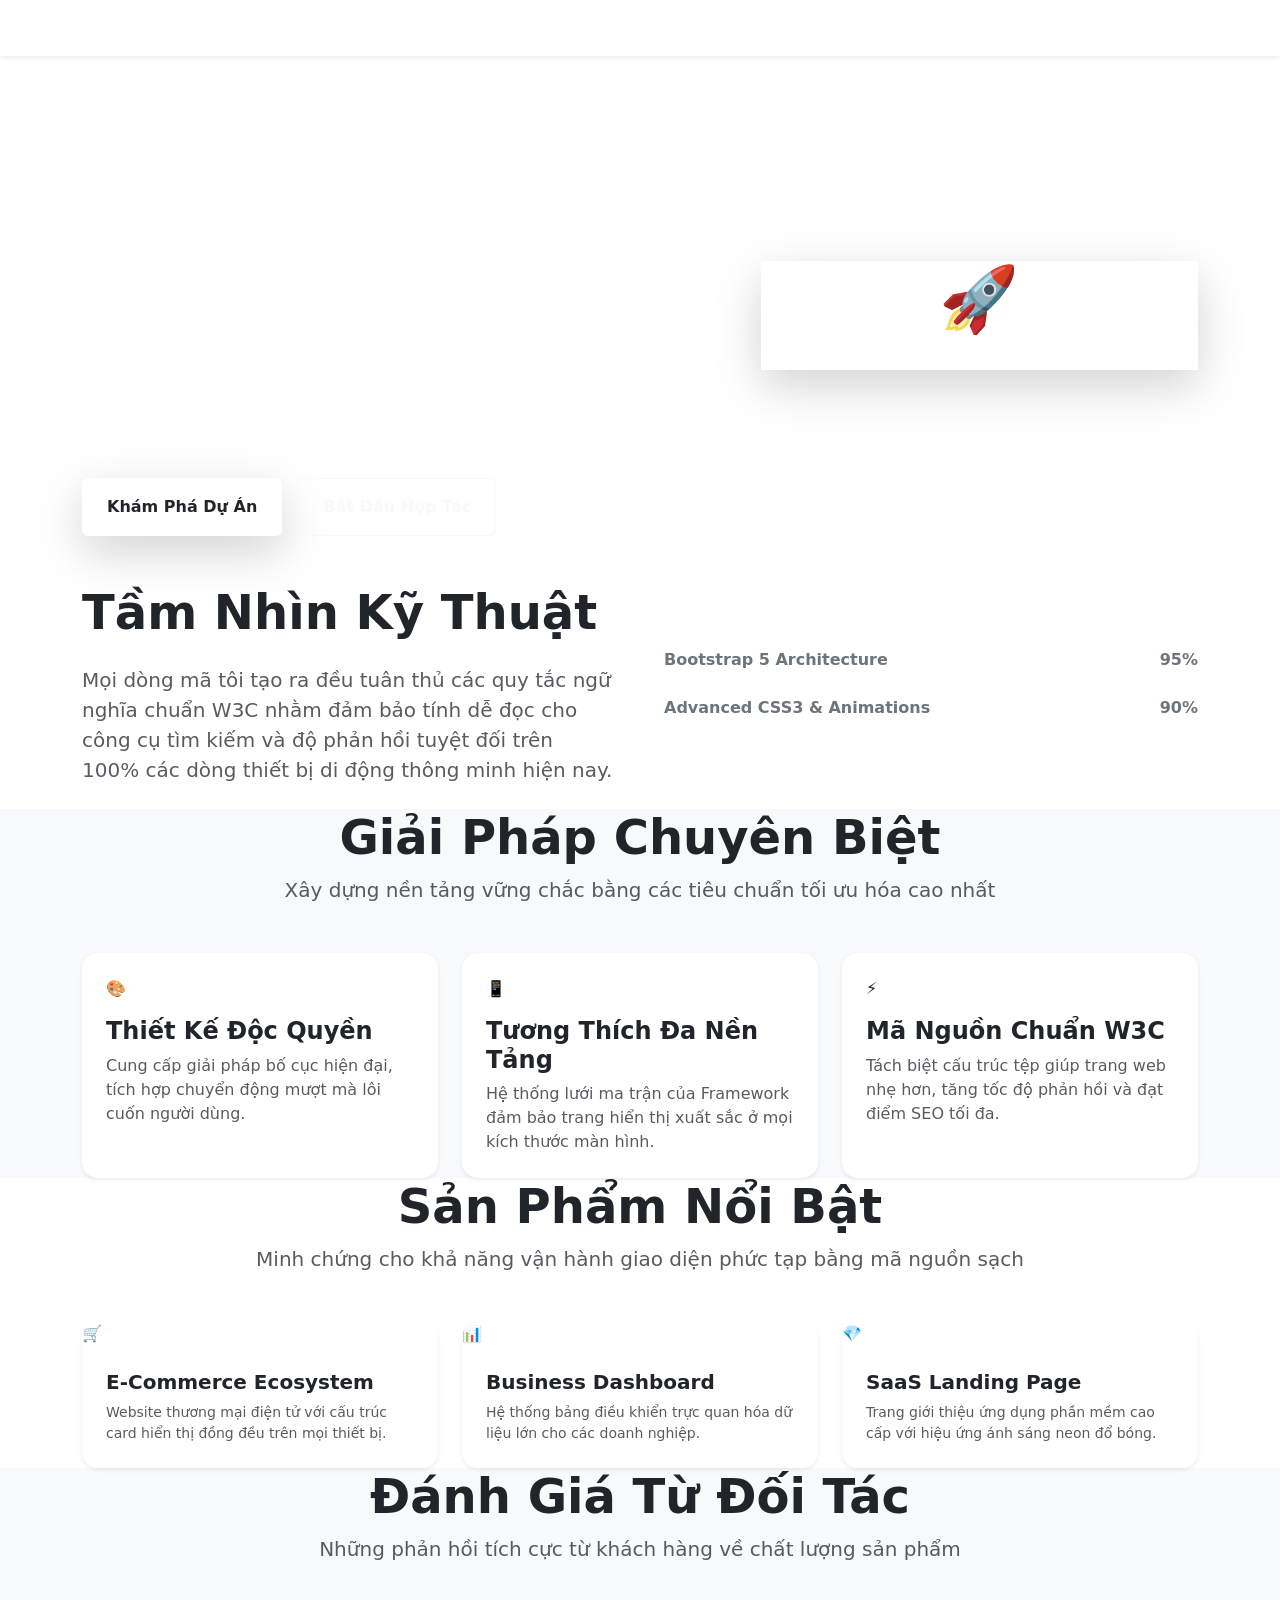
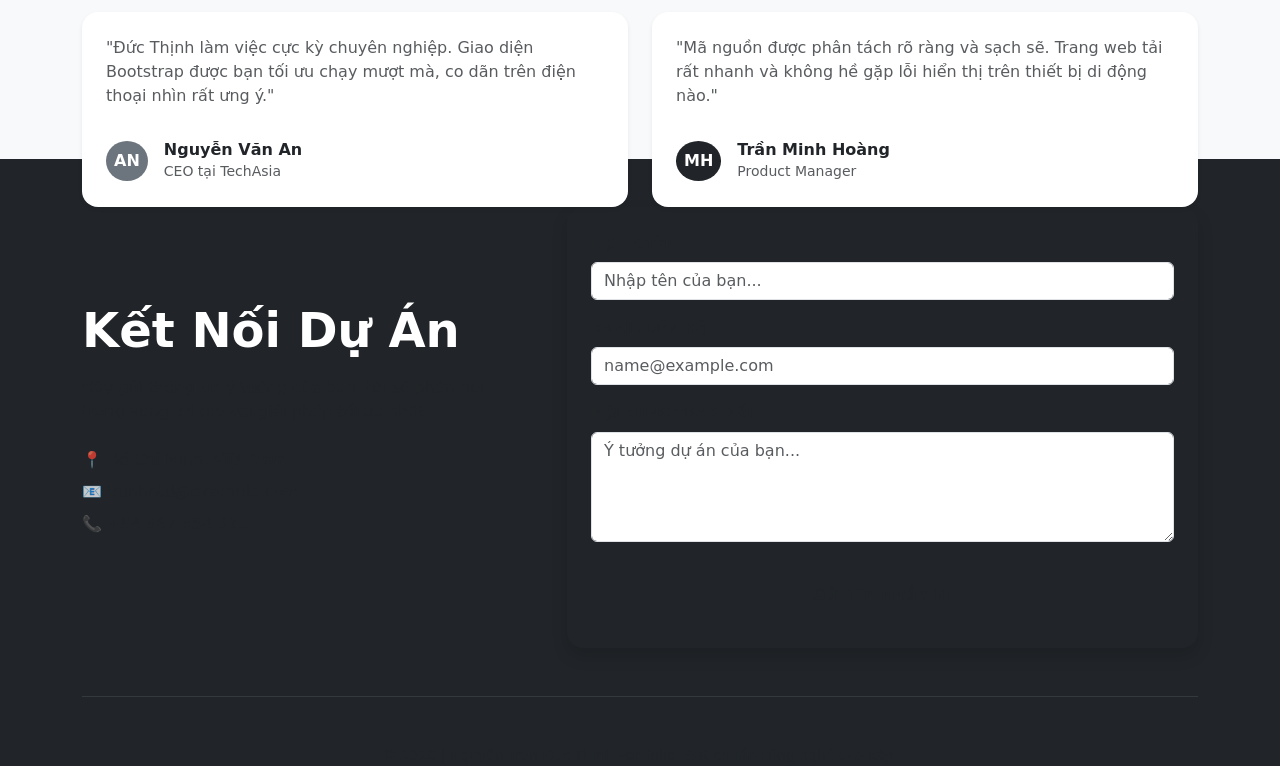
==== commit 4c768f47: "Update index.html" ====
--- a/BaiTapJS/index.html
+++ b/BaiTapJS/index.html
@@ -3,7 +3,7 @@
 <head>
     <meta charset="UTF-8">
     <meta name="viewport" content="width=device-width, initial-scale=1.0">
-    <title>Nguyễn Trần Đức Thịnh - Portfolio Dự Án Nâng Cao</title>
+    <title>Nguyễn Trần Đức Thịnh - Premium Portfolio</title>
     <!-- Nhúng Framework Bootstrap 5 từ CDN -->
     <link href="https://cdn.jsdelivr.net/npm/bootstrap@5.3.0/dist/css/bootstrap.min.css" rel="stylesheet">
     <!-- Liên kết đến tệp CSS tùy chỉnh riêng biệt -->
@@ -11,10 +11,15 @@
 </head>
 <body>
 
-    <!-- THANH ĐIỀU HƯỚNG (NAVBAR) -->
-    <nav class="navbar navbar-expand-lg navbar-dark bg-dark sticky-top shadow">
-        <div class="container">
-            <a class="navbar-brand fw-bold" href="#">DUC THINH PORTFOLIO</a>
+    <!-- THANH TIẾN TRÌNH ĐỌC (READING PROGRESS BAR) -->
+    <div class="progress-container">
+        <div class="progress-bar-scroll" id="scrollBar"></div>
+    </div>
+
+    <!-- THANH ĐIỀU HƯỚNG HIỆU ỨNG KÍNH (GLASSMORPHISM NAVBAR) -->
+    <nav class="navbar navbar-expand-lg navbar-dark fixed-top glass-navbar shadow-sm">
+        <div class="container">
+            <a class="navbar-brand fw-bold tracking-wider" href="#">DUC THINH <span class="text-accent">PRO</span></a>
             <button class="navbar-toggler" type="button" data-bs-toggle="collapse" data-bs-target="#navbarNav" aria-controls="navbarNav" aria-expanded="false" aria-label="Toggle navigation">
                 <span class="navbar-toggler-icon"></span>
             </button>
@@ -24,140 +29,220 @@
                     <li class="nav-item"><a class="nav-link" href="#about">Giới Thiệu</a></li>
                     <li class="nav-item"><a class="nav-link" href="#services">Dịch Vụ</a></li>
                     <li class="nav-item"><a class="nav-link" href="#projects">Dự Án</a></li>
+                    <li class="nav-item"><a class="nav-link" href="#testimonials">Đánh Giá</a></li>
                     <li class="nav-item"><a class="nav-link" href="#contact">Liên Hệ</a></li>
                 </ul>
             </div>
         </div>
     </nav>
 
-    <!-- TÍNH NĂNG BỔ SUNG 1: BANNER CHÀO MỪNG (HERO SECTION VỚI GRADIENT NỀN) -->
-    <header id="home" class="hero-area text-white d-flex align-items-center">
-        <div class="container text-center text-lg-start py-5">
-            <div class="row align-items-center">
-                <div class="col-lg-7">
-                    <span class="badge bg-warning text-dark mb-3 px-3 py-2 rounded-pill fw-bold">FRONT-END DEVELOPER</span>
-                    <h1 class="display-3 fw-bolder mb-3">Nguyễn Trần Đức Thịnh</h1>
-                    <p class="lead mb-4 opacity-90">Chuyên gia xây dựng giao diện web phản hồi (Responsive), tối ưu hóa trải nghiệm người dùng và tuân thủ nghiêm ngặt các tiêu chuẩn cấu trúc mã nguồn sạch W3C.</p>
+    <!-- BANNER CHÀO MỪNG CAO CẤP (HERO SECTION) -->
+    <header id="home" class="hero-premium text-white d-flex align-items-center">
+        <div class="container py-5 mt-5">
+            <div class="row align-items-center g-5">
+                <div class="col-lg-7 text-center text-lg-start">
+                    <span class="badge bg-accent-light text-white mb-3 px-3 py-2 rounded-pill fw-bold text-uppercase tracking-wide">Premium Web Engineer</span>
+                    <h1 class="display-3 fw-black mb-3">Nguyễn Trần <br><span class="text-gradient-premium">Đức Thịnh</span></h1>
+                    <p class="lead mb-4 opacity-90 fs-4">Đổi mới trải nghiệm số thông qua các thiết kế web thích ứng cao cấp, kết hợp hài hòa giữa hiệu năng Framework tối ưu và tư duy thẩm mỹ giao diện hiện đại.</p>
                     <div class="d-flex gap-3 justify-content-center justify-content-lg-start">
-                        <a href="#projects" class="btn btn-light btn-lg px-4 shadow">Xem Sản Phẩm</a>
-                        <a href="#contact" class="btn btn-outline-light btn-lg px-4">Kết Nối Ngay</a>
+                        <a href="#projects" class="btn btn-gradient px-4 py-3 shadow-lg fw-bold">Khám Phá Dự Án</a>
+                        <a href="#contact" class="btn btn-outline-light px-4 py-3 fw-bold">Bắt Đầu Hợp Tác</a>
                     </div>
                 </div>
                 <div class="col-lg-5 d-none d-lg-block">
-                    <!-- TÍNH NĂNG BỔ SUNG 2: KHUNG ĐẠI DIỆN HÌNH HỌC BIẾN ĐỔI (MORPHING AVATAR) -->
-                    <div class="morphing-shape shadow-lg mx-auto"></div>
+                    <div class="avatar-holder shadow-lg position-relative mx-auto">
+                        <div class="animated-bg-circle"></div>
+                        <div class="avatar-content d-flex align-items-center justify-content-center text-white">
+                            <div class="text-center">
+                                <span class="display-3 d-block mb-2">🚀</span>
+                                <span class="fw-bold tracking-widest text-uppercase">Innovation</span>
+                            </div>
+                        </div>
+                    </div>
                 </div>
             </div>
         </div>
     </header>
 
-    <!-- MỤC GIỚI THIỆU TÓM TẮT -->
-    <section id="about" class="py-5 bg-white">
-        <div class="container py-4">
-            <div class="row align-items-center">
-                <div class="col-md-6 mb-4 mb-md-0">
-                    <h2 class="fw-bold mb-3 text-dark">Về Bản Thân & Định Hướng</h2>
-                    <p class="text-muted">Tôi tập trung vào việc áp dụng các công nghệ tiên tiến và lưới hệ thống của các Framework hiện đại để giải quyết bài toán hiển thị nhất quán trên mọi kích thước màn hình từ điện thoại, máy tính bảng đến máy tính để bàn lớn.</p>
-                </div>
-                <div class="col-md-6">
-                    <!-- TÍNH NĂNG BỔ SUNG 3: THANH TIẾN TRÌNH KỸ NĂNG TÙY BIẾN -->
-                    <div class="skill-item mb-3">
-                        <div class="d-flex justify-content-between mb-1 fw-bold text-dark"><span>Bootstrap 5 / Grid System</span><span>95%</span></div>
-                        <div class="progress"><div class="progress-bar bg-dark" style="width: 95%"></div></div>
-                    </div>
-                    <div class="skill-item mb-3">
-                        <div class="d-flex justify-content-between mb-1 fw-bold text-dark"><span>HTML5 / CSS3 (W3C Standard)</span><span>90%</span></div>
-                        <div class="progress"><div class="progress-bar bg-secondary" style="width: 90%"></div></div>
-                    </div>
-                </div>
-            </div>
-        </div>
-    </section>
-
-    <!-- MỤC DỊCH VỤ CHUYÊN MÔN -->
-    <section id="services" class="py-5 bg-light">
-        <div class="container py-4">
-            <div class="text-center mb-5">
-                <h2 class="fw-bold text-dark">Giải Pháp Công Nghệ</h2>
-                <p class="text-muted">Cung cấp dịch vụ lập trình Front-end đáp ứng các tiêu chuẩn khắt khe</p>
+    <!-- MỤC GIỚI THIỆU & NĂNG LỰC -->
+    <section id="about" class="py-6 bg-white">
+        <div class="container">
+            <div class="row align-items-center g-5">
+                <div class="col-md-6">
+                    <h2 class="fw-bold display-5 mb-4 text-dark title-accent">Tầm Nhìn Kỹ Thuật</h2>
+                    <p class="text-muted fs-5 mb-4">Mọi dòng mã tôi tạo ra đều tuân thủ các quy tắc ngữ nghĩa chuẩn W3C nhằm đảm bảo tính dễ đọc cho công cụ tìm kiếm và độ phản hồi tuyệt đối trên 100% các dòng thiết bị di động thông minh hiện nay.</p>
+                </div>
+                <div class="col-md-6">
+                    <div class="skill-premium mb-4">
+                        <div class="d-flex justify-content-between mb-2 fw-bold text-secondary"><span>Bootstrap 5 Architecture</span><span>95%</span></div>
+                        <div class="progress-premium"><div class="progress-bar-fill" style="width: 95%"></div></div>
+                    </div>
+                    <div class="skill-premium mb-4">
+                        <div class="d-flex justify-content-between mb-2 fw-bold text-secondary"><span>Advanced CSS3 & Animations</span><span>90%</span></div>
+                        <div class="progress-premium"><div class="progress-bar-fill" style="width: 90%"></div></div>
+                    </div>
+                </div>
+            </div>
+        </div>
+    </section>
+
+    <!-- MỤC DỊCH VỤ -->
+    <section id="services" class="py-6 bg-light">
+        <div class="container">
+            <div class="text-center mb-5 max-width-700 mx-auto">
+                <h2 class="fw-bold display-5 text-dark">Giải Pháp Chuyên Biệt</h2>
+                <p class="text-muted fs-5">Xây dựng nền tảng vững chắc bằng các tiêu chuẩn tối ưu hóa cao nhất</p>
             </div>
             <div class="row g-4">
                 <div class="col-lg-4">
-                    <div class="card h-100 p-4 border-0 shadow-sm rounded-4 custom-card">
-                        <div class="icon-box mb-3 text-primary fs-2">📱</div>
-                        <h4 class="fw-bold text-dark">Responsive Design</h4>
-                        <p class="text-muted mb-0">Tối ưu hóa bố cục tự co giãn thông minh, tương thích tuyệt đối với mọi thiết bị di động.</p>
+                    <div class="card h-100 p-4 border-0 shadow-sm rounded-4 card-premium">
+                        <div class="icon-circle bg-soft-p">🎨</div>
+                        <h4 class="fw-bold text-dark mt-3">Thiết Kế Độc Quyền</h4>
+                        <p class="text-muted mb-0">Cung cấp giải pháp bố cục hiện đại, tích hợp chuyển động mượt mà lôi cuốn người dùng.</p>
                     </div>
                 </div>
                 <div class="col-lg-4">
-                    <div class="card h-100 p-4 border-0 shadow-sm rounded-4 custom-card">
-                        <div class="icon-box mb-3 text-success fs-2">🛠️</div>
-                        <h4 class="fw-bold text-dark">W3C Validation</h4>
-                        <p class="text-muted mb-0">Viết mã nguồn chuẩn ngữ nghĩa (Semantic HTML), không chứa lỗi cú pháp cấu trúc.</p>
+                    <div class="card h-100 p-4 border-0 shadow-sm rounded-4 card-premium">
+                        <div class="icon-circle bg-soft-s">📱</div>
+                        <h4 class="fw-bold text-dark mt-3">Tương Thích Đa Nền Tảng</h4>
+                        <p class="text-muted mb-0">Hệ thống lưới ma trận của Framework đảm bảo trang hiển thị xuất sắc ở mọi kích thước màn hình.</p>
                     </div>
                 </div>
                 <div class="col-lg-4">
-                    <div class="card h-100 p-4 border-0 shadow-sm rounded-4 custom-card">
-                        <div class="icon-box mb-3 text-warning fs-2">⚡</div>
-                        <h4 class="fw-bold text-dark">Tối Ưu Hiệu Năng</h4>
-                        <p class="text-muted mb-0">Tách biệt tệp style, nén tài nguyên giúp trang web đạt tốc độ tải tối đa.</p>
-                    </div>
-                </div>
-            </div>
-        </div>
-    </section>
-
-    <!-- MỤC DANH MỤC DỰ ÁN MẪU -->
-    <section id="projects" class="py-5 bg-white">
-        <div class="container py-4">
-            <div class="text-center mb-5">
-                <h2 class="fw-bold text-dark">Dự Án Đã Hoàn Thành</h2>
-                <p class="text-muted">Các sản phẩm thực tế áp dụng Framework kết hợp CSS tùy chỉnh sâu</p>
+                    <div class="card h-100 p-4 border-0 shadow-sm rounded-4 card-premium">
+                        <div class="icon-circle bg-soft-a">⚡</div>
+                        <h4 class="fw-bold text-dark mt-3">Mã Nguồn Chuẩn W3C</h4>
+                        <p class="text-muted mb-0">Tách biệt cấu trúc tệp giúp trang web nhẹ hơn, tăng tốc độ phản hồi và đạt điểm SEO tối đa.</p>
+                    </div>
+                </div>
+            </div>
+        </div>
+    </section>
+
+    <!-- MỤC DỰ ÁN TIÊU BIỂU -->
+    <section id="projects" class="py-6 bg-white">
+        <div class="container">
+            <div class="text-center mb-5 max-width-700 mx-auto">
+                <h2 class="fw-bold display-5 text-dark">Sản Phẩm Nổi Bật</h2>
+                <p class="text-muted fs-5">Minh chứng cho khả năng vận hành giao diện phức tạp bằng mã nguồn sạch</p>
             </div>
             <div class="row g-4">
                 <div class="col-md-6 col-lg-4">
-                    <div class="card h-100 border-0 shadow-sm overflow-hidden rounded-4 custom-card">
-                        <div class="project-banner bg-blue text-white p-5 text-center fs-1">🛍️</div>
+                    <div class="card h-100 border-0 shadow-sm overflow-hidden rounded-4 card-premium">
+                        <div class="project-overlay bg-p-grad">🛒</div>
                         <div class="card-body p-4">
-                            <h5 class="fw-bold text-dark">E-Commerce Web</h5>
-                            <p class="card-text text-muted small">Nền tảng bán hàng trực tuyến với hệ thống lưới chia cột hiển thị sản phẩm linh hoạt.</p>
+                            <h5 class="fw-bold text-dark">E-Commerce Ecosystem</h5>
+                            <p class="card-text text-muted small">Website thương mại điện tử với cấu trúc card hiển thị đồng đều trên mọi thiết bị.</p>
                         </div>
                     </div>
                 </div>
                 <div class="col-md-6 col-lg-4">
-                    <div class="card h-100 border-0 shadow-sm overflow-hidden rounded-4 custom-card">
-                        <div class="project-banner bg-dark text-white p-5 text-center fs-1">✍️</div>
+                    <div class="card h-100 border-0 shadow-sm overflow-hidden rounded-4 card-premium">
+                        <div class="project-overlay bg-s-grad">📊</div>
                         <div class="card-body p-4">
-                            <h5 class="fw-bold text-dark">Corporate Blog</h5>
-                            <p class="card-text text-muted small">Trang thông tin doanh nghiệp, tối ưu hóa hiển thị bài viết chữ lớn dễ đọc.</p>
+                            <h5 class="fw-bold text-dark">Business Dashboard</h5>
+                            <p class="card-text text-muted small">Hệ thống bảng điều khiển trực quan hóa dữ liệu lớn cho các doanh nghiệp.</p>
                         </div>
                     </div>
                 </div>
                 <div class="col-md-6 col-lg-4 mx-auto">
-                    <!-- TÍNH NĂNG BỔ SUNG 4: THẺ DỰ ÁN NỔI BẬT VỚI HIỆU ỨNG GLOW -->
-                    <div class="card h-100 border-0 shadow-sm overflow-hidden rounded-4 custom-card premium-card">
-                        <div class="project-banner bg-purple text-white p-5 text-center fs-1">💎</div>
+                    <div class="card h-100 border-0 shadow-sm overflow-hidden rounded-4 card-premium card-glow">
+                        <div class="project-overlay bg-a-grad">💎</div>
                         <div class="card-body p-4">
-                            <h5 class="fw-bold text-dark">SaaS Dashboard</h5>
-                            <p class="card-text text-muted small">Bảng điều khiển quản trị thông minh, sử dụng bộ màu đặc biệt và bo góc đổ bóng sâu.</p>
-                        </div>
-                    </div>
-                </div>
-            </div>
-        </div>
-    </section>
-
-    <!-- CHÂN TRANG (FOOTER) -->
-    <footer id="contact" class="py-5 bg-dark text-white border-top border-secondary">
-        <div class="container text-center">
-            <h3 class="fw-bold mb-3">Thông Tin Liên Hệ</h3>
-            <p class="text-muted mb-4">Email: thinhntd@example.com | Điện thoại: +84 987 654 321</p>
-            <hr class="border-secondary my-4">
-            <p class="m-0 text-muted small">Copyright &copy; 2026 | Nguyễn Trần Đức Thịnh Portfolio. Đã tối ưu chuẩn Framework.</p>
-        </div>
-    </footer>
-
-    <!-- Nhúng Script của Bootstrap để kích hoạt Menu di động -->
+                            <h5 class="fw-bold text-dark">SaaS Landing Page</h5>
+                            <p class="card-text text-muted small">Trang giới thiệu ứng dụng phần mềm cao cấp với hiệu ứng ánh sáng neon đổ bóng.</p>
+                        </div>
+                    </div>
+                </div>
+            </div>
+        </div>
+    </section>
+
+    <!-- MỤC ĐÁNH GIÁ (TESTIMONIALS SECTION - NÂNG CẤP MỚI) -->
+    <section id="testimonials" class="py-6 bg-light">
+        <div class="container">
+            <div class="text-center mb-5 max-width-700 mx-auto">
+                <h2 class="fw-bold display-5 text-dark">Đánh Giá Từ Đối Tác</h2>
+                <p class="text-muted fs-5">Những phản hồi tích cực từ khách hàng về chất lượng sản phẩm</p>
+            </div>
+            <div class="row g-4">
+                <div class="col-md-6">
+                    <div class="card p-4 border-0 shadow-sm rounded-4 card-premium">
+                        <p class="text-muted italic">"Đức Thịnh làm việc cực kỳ chuyên nghiệp. Giao diện Bootstrap được bạn tối ưu chạy mượt mà, co dãn trên điện thoại nhìn rất ưng ý."</p>
+                        <div class="d-flex align-items-center mt-3">
+                            <div class="bg-secondary text-white rounded-circle p-2 me-3 fw-bold">AN</div>
+                            <div>
+                                <h6 class="fw-bold text-dark mb-0">Nguyễn Văn An</h6>
+                                <small class="text-muted">CEO tại TechAsia</small>
+                            </div>
+                        </div>
+                    </div>
+                </div>
+                <div class="col-md-6">
+                    <div class="card p-4 border-0 shadow-sm rounded-4 card-premium">
+                        <p class="text-muted italic">"Mã nguồn được phân tách rõ ràng và sạch sẽ. Trang web tải rất nhanh và không hề gặp lỗi hiển thị trên thiết bị di động nào."</p>
+                        <div class="d-flex align-items-center mt-3">
+                            <div class="bg-dark text-white rounded-circle p-2 me-3 fw-bold">MH</div>
+                            <div>
+                                <h6 class="fw-bold text-dark mb-0">Trần Minh Hoàng</h6>
+                                <small class="text-muted">Product Manager</small>
+                            </div>
+                        </div>
+                    </div>
+                </div>
+            </div>
+        </div>
+    </section>
+
+    <!-- MỤC LIÊN HỆ CHUYÊN NGHIỆP (FORM LIÊN HỆ MỚI) -->
+    <section id="contact" class="py-6 bg-dark text-white">
+        <div class="container">
+            <div class="row g-5 align-items-center">
+                <div class="col-lg-5">
+                    <h2 class="fw-bold display-5 text-white mb-3">Kết Nối Dự Án</h2>
+                    <p class="text-muted mb-4">Hãy gửi thông tin ý tưởng của bạn, tôi sẽ phản hồi trong vòng 24 giờ với giải pháp tối ưu nhất.</p>
+                    <ul class="list-unstyled text-muted">
+                        <li class="mb-2">📍 Hồ Chí Minh, Việt Nam</li>
+                        <li class="mb-2">📧 thinhntd@example.com</li>
+                        <li>📞 +84 987 654 321</li>
+                    </ul>
+                </div>
+                <div class="col-lg-7">
+                    <!-- FORM TƯƠNG TÁC CAO CẤP -->
+                    <form class="bg-secondary-custom p-4 rounded-4 shadow">
+                        <div class="mb-3">
+                            <label class="form-label small fw-bold text-muted">HỌ VÀ TÊN</label>
+                            <input type="text" class="form-control custom-input" placeholder="Nhập tên của bạn...">
+                        </div>
+                        <div class="mb-3">
+                            <label class="form-label small fw-bold text-muted">EMAIL LIÊN HỆ</label>
+                            <input type="email" class="form-control custom-input" placeholder="name@example.com">
+                        </div>
+                        <div class="mb-4">
+                            <label class="form-label small fw-bold text-muted">NỘI DUNG TRAO ĐỔI</label>
+                            <textarea class="form-control custom-input" rows="4" placeholder="Ý tưởng dự án của bạn..."></textarea>
+                        </div>
+                        <button type="button" class="btn btn-gradient w-100 py-3 fw-bold">Gửi Tin Nhắn Đi</button>
+                    </form>
+                </div>
+            </div>
+            <hr class="border-secondary my-5">
+            <p class="m-0 text-center text-muted small">&copy; 2026 | Nguyễn Trần Đức Thịnh Portfolio. Đạt chuẩn công nghệ cao cấp.</p>
+        </div>
+    </section>
+
+    <!-- Nhúng Script của Bootstrap -->
     <script src="https://cdn.jsdelivr.net/npm/bootstrap@5.3.0/dist/js/bootstrap.bundle.min.js"></script>
+    
+    <!-- SCRIPT ĐIỀU KHIỂN THANH TIẾN TRÌNH CUỘN -->
+    <script>
+        window.onscroll = function() { myFunction() };
+        function myFunction() {
+            var winScroll = document.body.scrollTop || document.documentElement.scrollTop;
+            var height = document.documentElement.scrollHeight - document.documentElement.clientHeight;
+            var scrolled = (winScroll / height) * 100;
+            document.getElementById("scrollBar").style.width = scrolled + "%";
+        }
+    </script>
 </body>
 </html>
